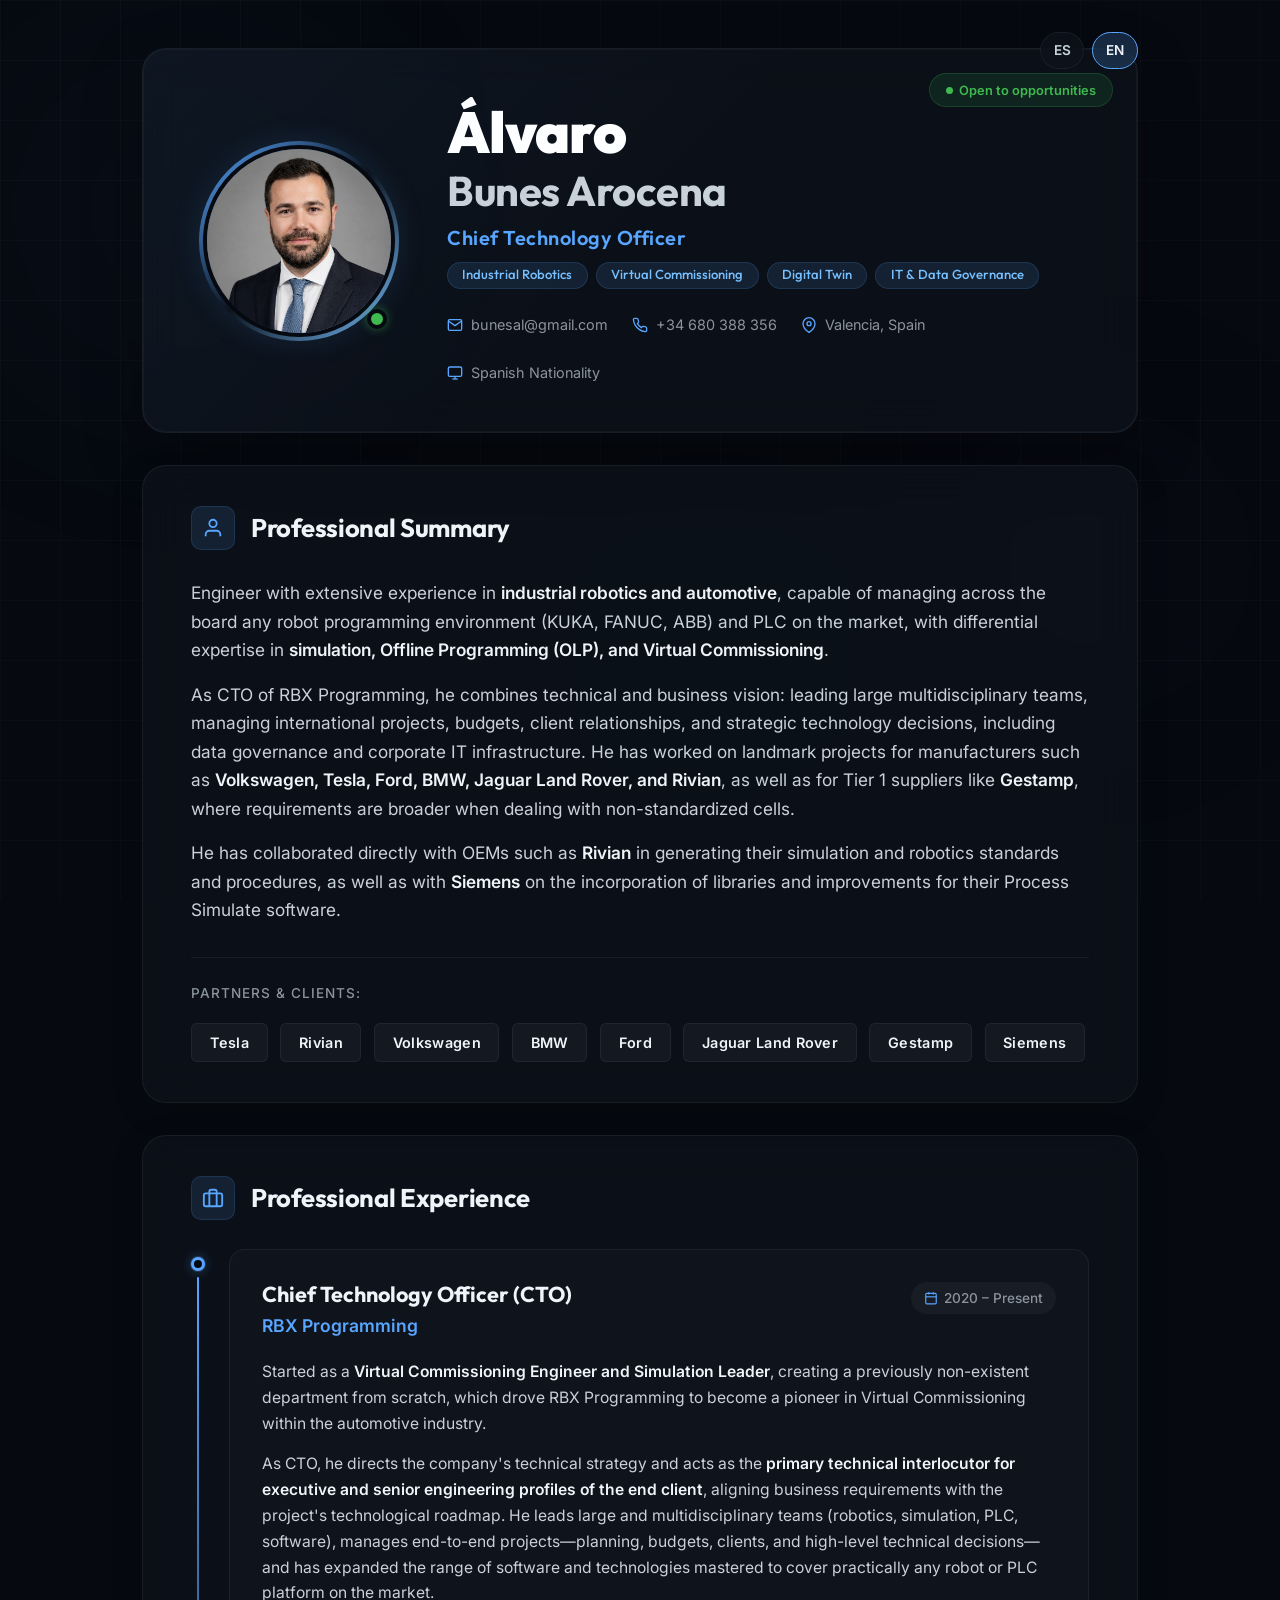
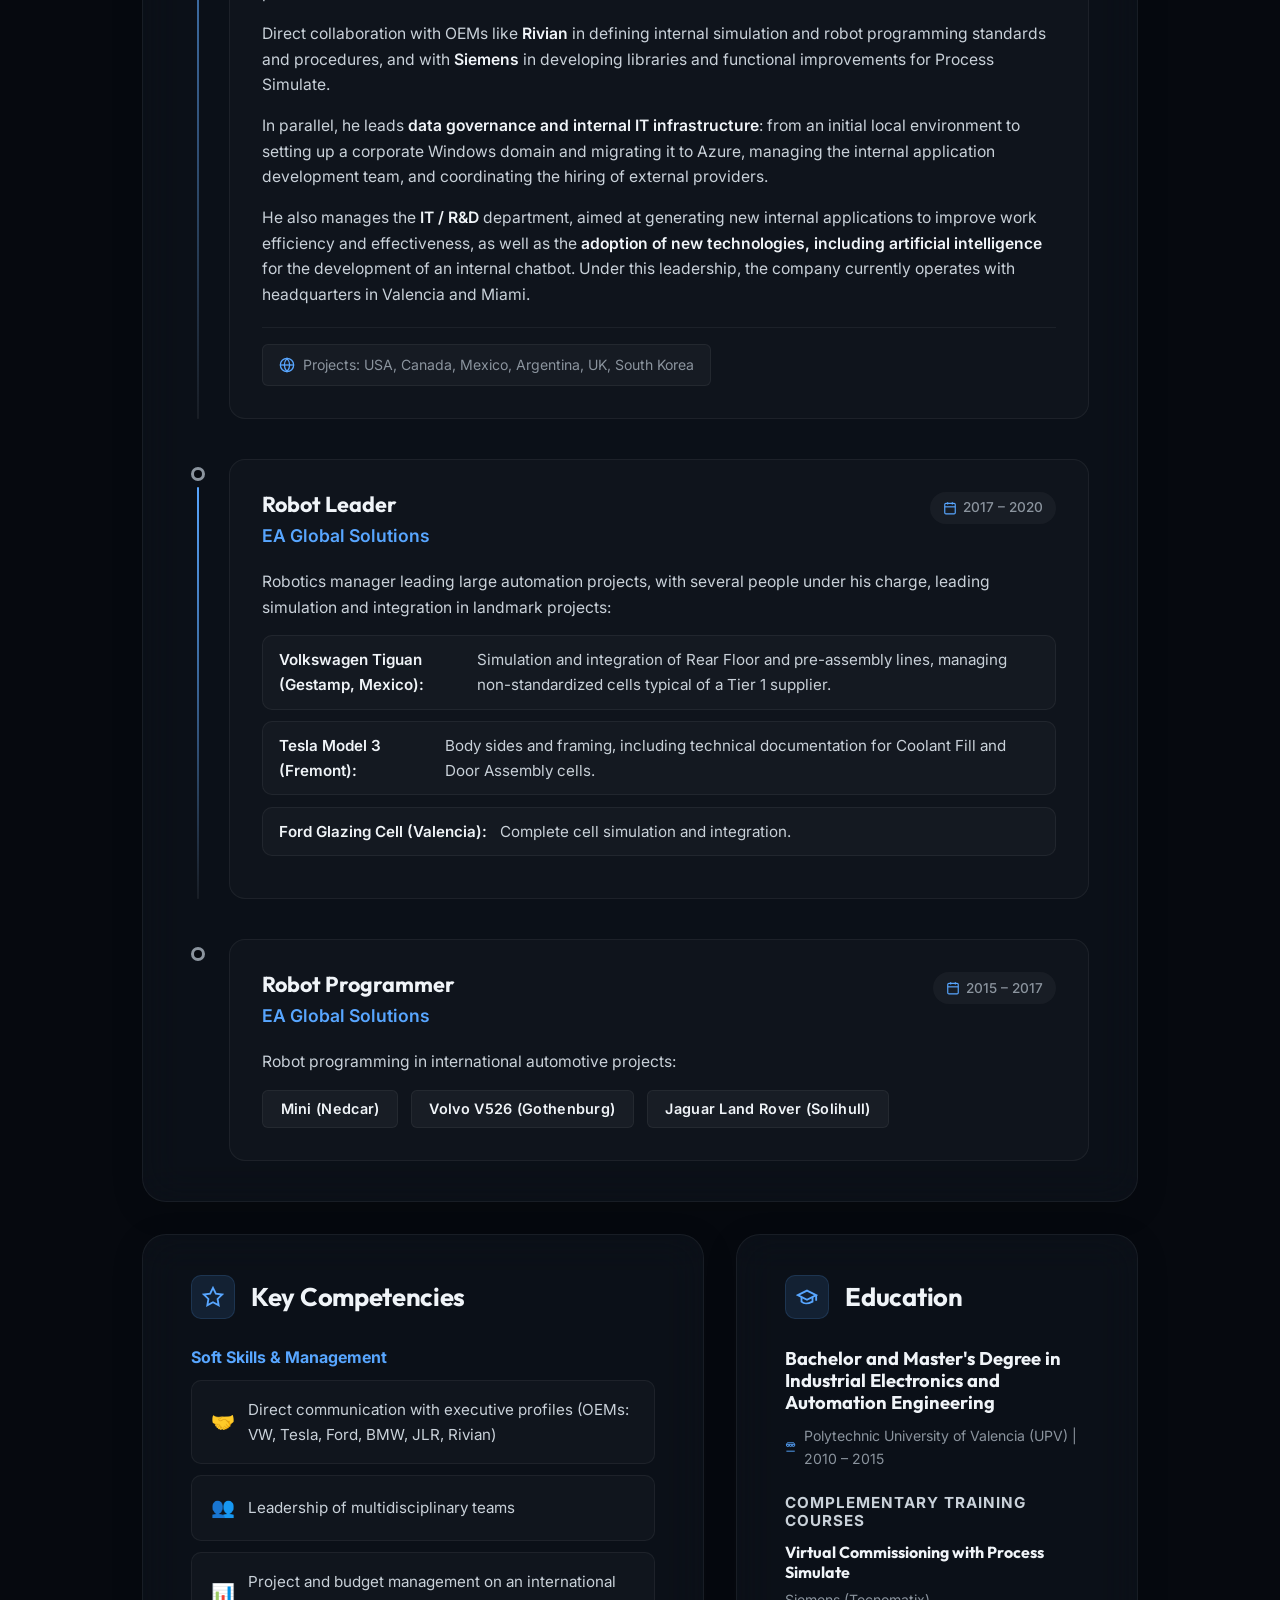
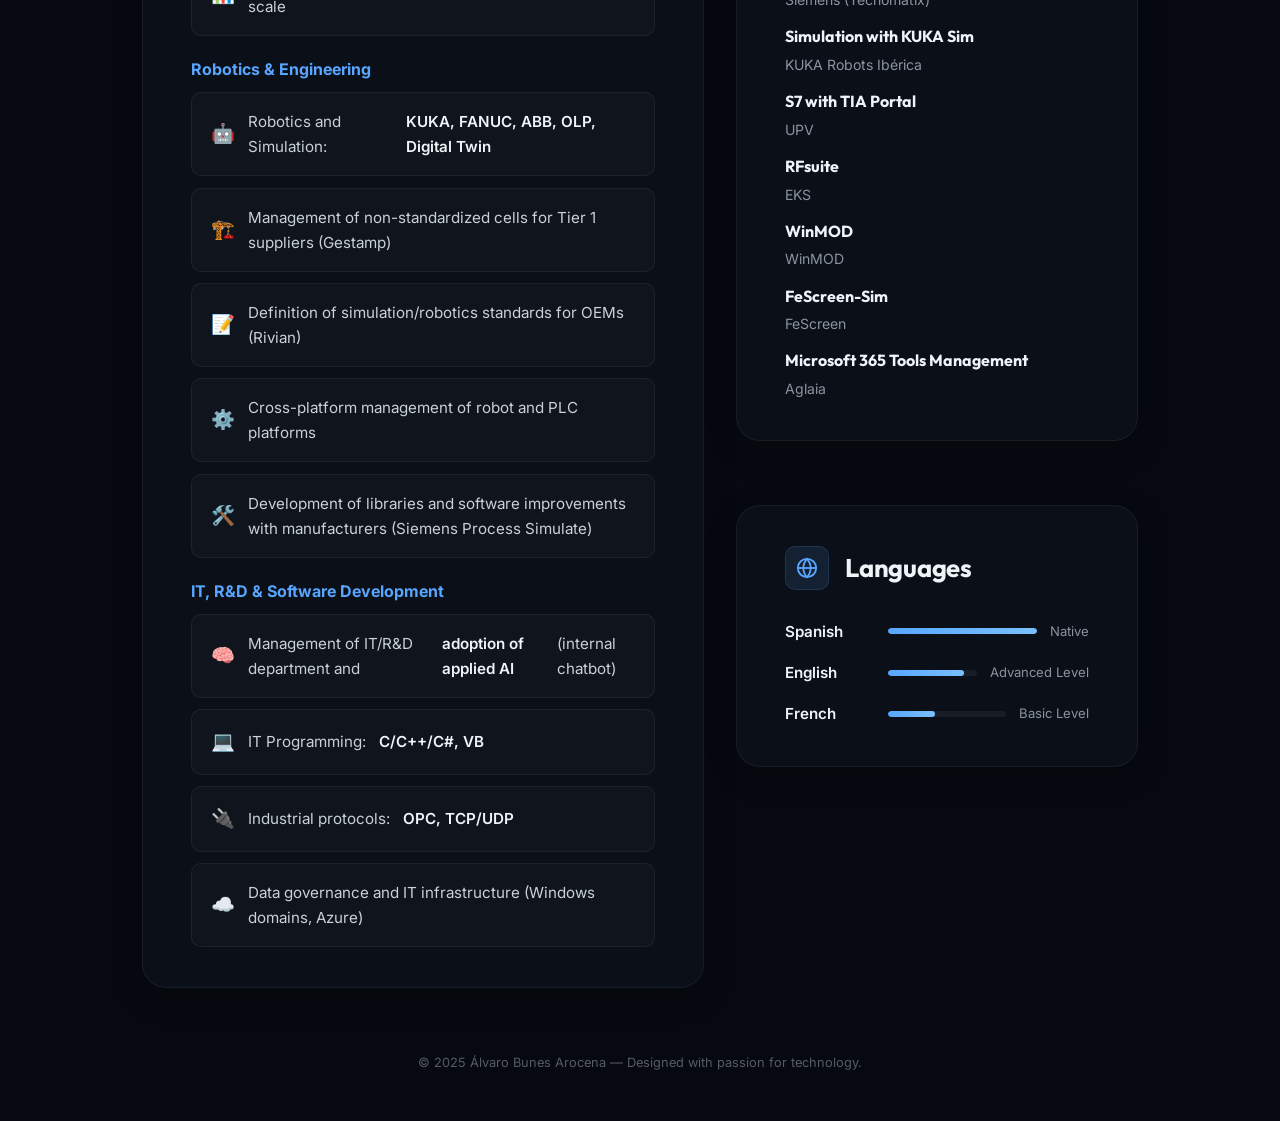
==== en.html @ 58a69bb5 "Add files via upload" ====
<!DOCTYPE html>
<html lang="en">
<head>
    <meta charset="UTF-8">
    <meta name="viewport" content="width=device-width, initial-scale=1.0">
    <title>CV — Álvaro Bunes Arocena | CTO & Industrial Robotics</title>
    <meta name="description" content="Curriculum Vitae of Álvaro Bunes Arocena — CTO specialized in Industrial Robotics, Virtual Commissioning, Digital Twin and IT Governance.">
    <link rel="preconnect" href="https://fonts.googleapis.com">
    <link rel="preconnect" href="https://fonts.gstatic.com" crossorigin>
    <link href="https://fonts.googleapis.com/css2?family=Inter:wght@300;400;500;600;700&family=Outfit:wght@400;500;600;700;800;900&display=swap" rel="stylesheet">
    <link rel="stylesheet" href="style.css">
</head>
<body>

    <!-- Animated background particles -->
    <div class="bg-effects">
        <div class="orb orb-1"></div>
        <div class="orb orb-2"></div>
        <div class="orb orb-3"></div>
        <div class="grid-overlay"></div>
    </div>

    <main class="cv-container">

        <!-- Language Switcher -->
        <div class="lang-switcher">
            <a href="index.html" class="lang-btn">ES</a>
            <a href="en.html" class="lang-btn active">EN</a>
        </div>

        <!-- ═══════════════ HERO ═══════════════ -->
        <header class="hero" id="hero">
            <div class="hero-badge">Open to opportunities</div>
            <div class="hero-layout">
                <div class="hero-image-wrapper">
                    <div class="hero-image-ring">
                        <div class="hero-image">
                            <img src="fotobuena.png" alt="Álvaro Bunes Arocena — CTO">
                        </div>
                    </div>
                    <div class="status-indicator"></div>
                </div>
                <div class="hero-content">
                    <h1 class="name">
                        <span class="name-first">Álvaro</span>
                        <span class="name-last">Bunes Arocena</span>
                    </h1>
                    <h2 class="title">
                        <span class="title-role">Chief Technology Officer</span>
                        <span class="title-domains">
                            <span class="domain-tag">Industrial Robotics</span>
                            <span class="domain-tag">Virtual Commissioning</span>
                            <span class="domain-tag">Digital Twin</span>
                            <span class="domain-tag">IT & Data Governance</span>
                        </span>
                    </h2>
                    <div class="contact-bar">
                        <a class="contact-item" href="mailto:bunesal@gmail.com">
                            <svg viewBox="0 0 24 24" fill="none" stroke="currentColor" stroke-width="2"><path d="M4 4h16c1.1 0 2 .9 2 2v12c0 1.1-.9 2-2 2H4c-1.1 0-2-.9-2-2V6c0-1.1.9-2 2-2z"></path><polyline points="22,6 12,13 2,6"></polyline></svg>
                            bunesal@gmail.com
                        </a>
                        <a class="contact-item" href="tel:+34680388356">
                            <svg viewBox="0 0 24 24" fill="none" stroke="currentColor" stroke-width="2"><path d="M22 16.92v3a2 2 0 0 1-2.18 2 19.79 19.79 0 0 1-8.63-3.07 19.5 19.5 0 0 1-6-6 19.79 19.79 0 0 1-3.07-8.67A2 2 0 0 1 4.11 2h3a2 2 0 0 1 2 1.72 12.84 12.84 0 0 0 .7 2.81 2 2 0 0 1-.45 2.11L8.09 9.91a16 16 0 0 0 6 6l1.27-1.27a2 2 0 0 1 2.11-.45 12.84 12.84 0 0 0 2.81.7A2 2 0 0 1 22 16.92z"></path></svg>
                            +34 680 388 356
                        </a>
                        <span class="contact-item">
                            <svg viewBox="0 0 24 24" fill="none" stroke="currentColor" stroke-width="2"><path d="M21 10c0 7-9 13-9 13s-9-6-9-13a9 9 0 0 1 18 0z"/><circle cx="12" cy="10" r="3"/></svg>
                            Valencia, Spain
                        </span>
                        <span class="contact-item">
                            <svg viewBox="0 0 24 24" fill="none" stroke="currentColor" stroke-width="2"><rect x="2" y="3" width="20" height="14" rx="2" ry="2"/><line x1="8" y1="21" x2="16" y2="21"/><line x1="12" y1="17" x2="12" y2="21"/></svg>
                            Spanish Nationality
                        </span>
                    </div>
                </div>
            </div>
        </header>

        <!-- ═══════════════ SUMMARY ═══════════════ -->
        <section class="section summary-section" id="summary">
            <div class="section-header">
                <div class="section-icon">
                    <svg viewBox="0 0 24 24" fill="none" stroke="currentColor" stroke-width="2"><path d="M20 21v-2a4 4 0 0 0-4-4H8a4 4 0 0 0-4 4v2"/><circle cx="12" cy="7" r="4"/></svg>
                </div>
                <h3 class="section-title">Professional Summary</h3>
            </div>
            <div class="section-content summary-text">
                <p>Engineer with extensive experience in <strong>industrial robotics and automotive</strong>, capable of managing across the board any robot programming environment (KUKA, FANUC, ABB) and PLC on the market, with differential expertise in <strong>simulation, Offline Programming (OLP), and Virtual Commissioning</strong>.</p>
                <p>As CTO of RBX Programming, he combines technical and business vision: leading large multidisciplinary teams, managing international projects, budgets, client relationships, and strategic technology decisions, including data governance and corporate IT infrastructure. He has worked on landmark projects for manufacturers such as <strong>Volkswagen, Tesla, Ford, BMW, Jaguar Land Rover, and Rivian</strong>, as well as for Tier 1 suppliers like <strong>Gestamp</strong>, where requirements are broader when dealing with non-standardized cells.</p>
                <p>He has collaborated directly with OEMs such as <strong>Rivian</strong> in generating their simulation and robotics standards and procedures, as well as with <strong>Siemens</strong> on the incorporation of libraries and improvements for their Process Simulate software.</p>
            </div>
            <div class="client-logos">
                <span class="logo-label">Partners & Clients:</span>
                <div class="logo-strip">
                    <span class="client-name">Tesla</span>
                    <span class="client-name">Rivian</span>
                    <span class="client-name">Volkswagen</span>
                    <span class="client-name">BMW</span>
                    <span class="client-name">Ford</span>
                    <span class="client-name">Jaguar Land Rover</span>
                    <span class="client-name">Gestamp</span>
                    <span class="client-name">Siemens</span>
                </div>
            </div>
        </section>

        <!-- ═══════════════ EXPERIENCE ═══════════════ -->
        <section class="section experience-section" id="experience">
            <div class="section-header">
                <div class="section-icon">
                    <svg viewBox="0 0 24 24" fill="none" stroke="currentColor" stroke-width="2"><rect x="2" y="7" width="20" height="14" rx="2" ry="2"/><path d="M16 21V5a2 2 0 0 0-2-2h-4a2 2 0 0 0-2 2v16"/></svg>
                </div>
                <h3 class="section-title">Professional Experience</h3>
            </div>
            <div class="section-content">

                <!-- Job 1 -->
                <div class="job">
                    <div class="job-timeline">
                        <div class="timeline-dot active"></div>
                        <div class="timeline-line"></div>
                    </div>
                    <div class="job-card">
                        <div class="job-header">
                            <div class="job-title-group">
                                <h4 class="job-title">Chief Technology Officer (CTO)</h4>
                                <span class="company">RBX Programming</span>
                            </div>
                            <div class="job-meta">
                                <span class="date">
                                    <svg viewBox="0 0 24 24" fill="none" stroke="currentColor" stroke-width="2" width="14" height="14"><rect x="3" y="4" width="18" height="18" rx="2" ry="2"/><line x1="16" y1="2" x2="16" y2="6"/><line x1="8" y1="2" x2="8" y2="6"/><line x1="3" y1="10" x2="21" y2="10"/></svg>
                                    2020 – Present
                                </span>
                            </div>
                        </div>
                        <div class="job-body">
                            <p>Started as a <strong>Virtual Commissioning Engineer and Simulation Leader</strong>, creating a previously non-existent department from scratch, which drove RBX Programming to become a pioneer in Virtual Commissioning within the automotive industry.</p>
                            <p>As CTO, he directs the company's technical strategy and acts as the <strong>primary technical interlocutor for executive and senior engineering profiles of the end client</strong>, aligning business requirements with the project's technological roadmap. He leads large and multidisciplinary teams (robotics, simulation, PLC, software), manages end-to-end projects—planning, budgets, clients, and high-level technical decisions—and has expanded the range of software and technologies mastered to cover practically any robot or PLC platform on the market.</p>
                            <p>Direct collaboration with OEMs like <strong>Rivian</strong> in defining internal simulation and robot programming standards and procedures, and with <strong>Siemens</strong> in developing libraries and functional improvements for Process Simulate.</p>
                            <p>In parallel, he leads <strong>data governance and internal IT infrastructure</strong>: from an initial local environment to setting up a corporate Windows domain and migrating it to Azure, managing the internal application development team, and coordinating the hiring of external providers.</p>
                            <p>He also manages the <strong>IT / R&D</strong> department, aimed at generating new internal applications to improve work efficiency and effectiveness, as well as the <strong>adoption of new technologies, including artificial intelligence</strong> for the development of an internal chatbot. Under this leadership, the company currently operates with headquarters in Valencia and Miami.</p>
                        </div>
                        <div class="job-highlights">
                            <span class="highlight">
                                <svg viewBox="0 0 24 24" fill="none" stroke="currentColor" stroke-width="2" width="16" height="16"><circle cx="12" cy="12" r="10"/><line x1="2" y1="12" x2="22" y2="12"/><path d="M12 2a15.3 15.3 0 0 1 4 10 15.3 15.3 0 0 1-4 10 15.3 15.3 0 0 1-4-10 15.3 15.3 0 0 1 4-10z"/></svg>
                                Projects: USA, Canada, Mexico, Argentina, UK, South Korea
                            </span>
                        </div>
                    </div>
                </div>

                <!-- Job 2 -->
                <div class="job">
                    <div class="job-timeline">
                        <div class="timeline-dot"></div>
                        <div class="timeline-line"></div>
                    </div>
                    <div class="job-card">
                        <div class="job-header">
                            <div class="job-title-group">
                                <h4 class="job-title">Robot Leader</h4>
                                <span class="company">EA Global Solutions</span>
                            </div>
                            <div class="job-meta">
                                <span class="date">
                                    <svg viewBox="0 0 24 24" fill="none" stroke="currentColor" stroke-width="2" width="14" height="14"><rect x="3" y="4" width="18" height="18" rx="2" ry="2"/><line x1="16" y1="2" x2="16" y2="6"/><line x1="8" y1="2" x2="8" y2="6"/><line x1="3" y1="10" x2="21" y2="10"/></svg>
                                    2017 – 2020
                                </span>
                            </div>
                        </div>
                        <div class="job-body">
                            <p>Robotics manager leading large automation projects, with several people under his charge, leading simulation and integration in landmark projects:</p>
                            <ul class="skills-list" style="margin-top: 10px; margin-bottom: 10px;">
                                <li style="padding: 0.7rem 1rem;"><strong>Volkswagen Tiguan (Gestamp, Mexico):</strong> Simulation and integration of Rear Floor and pre-assembly lines, managing non-standardized cells typical of a Tier 1 supplier.</li>
                                <li style="padding: 0.7rem 1rem;"><strong>Tesla Model 3 (Fremont):</strong> Body sides and framing, including technical documentation for Coolant Fill and Door Assembly cells.</li>
                                <li style="padding: 0.7rem 1rem;"><strong>Ford Glazing Cell (Valencia):</strong> Complete cell simulation and integration.</li>
                            </ul>
                        </div>
                    </div>
                </div>

                <!-- Job 3 -->
                <div class="job">
                    <div class="job-timeline">
                        <div class="timeline-dot"></div>
                    </div>
                    <div class="job-card">
                        <div class="job-header">
                            <div class="job-title-group">
                                <h4 class="job-title">Robot Programmer</h4>
                                <span class="company">EA Global Solutions</span>
                            </div>
                            <div class="job-meta">
                                <span class="date">
                                    <svg viewBox="0 0 24 24" fill="none" stroke="currentColor" stroke-width="2" width="14" height="14"><rect x="3" y="4" width="18" height="18" rx="2" ry="2"/><line x1="16" y1="2" x2="16" y2="6"/><line x1="8" y1="2" x2="8" y2="6"/><line x1="3" y1="10" x2="21" y2="10"/></svg>
                                    2015 – 2017
                                </span>
                            </div>
                        </div>
                        <div class="job-body">
                            <p>Robot programming in international automotive projects:</p>
                            <div class="logo-strip" style="margin-top: 10px;">
                                <span class="client-name">Mini (Nedcar)</span>
                                <span class="client-name">Volvo V526 (Gothenburg)</span>
                                <span class="client-name">Jaguar Land Rover (Solihull)</span>
                            </div>
                        </div>
                    </div>
                </div>

            </div>
        </section>

        <!-- ═══════════════ COMPETENCIES + SIDE ═══════════════ -->
        <div class="grid-sections">

            <!-- Skills -->
            <section class="section skills-section" id="skills">
                <div class="section-header">
                    <div class="section-icon">
                        <svg viewBox="0 0 24 24" fill="none" stroke="currentColor" stroke-width="2"><polygon points="12 2 15.09 8.26 22 9.27 17 14.14 18.18 21.02 12 17.77 5.82 21.02 7 14.14 2 9.27 8.91 8.26 12 2"/></svg>
                    </div>
                    <h3 class="section-title">Key Competencies</h3>
                </div>
                <div class="section-content">
                    
                    <h4 style="margin-bottom: 0.8rem; color: var(--accent); font-family: var(--font-body); font-size: 1rem;">Soft Skills & Management</h4>
                    <ul class="skills-list" style="margin-bottom: 1.5rem;">
                        <li><span class="skill-icon">🤝</span> Direct communication with executive profiles (OEMs: VW, Tesla, Ford, BMW, JLR, Rivian)</li>
                        <li><span class="skill-icon">👥</span> Leadership of multidisciplinary teams</li>
                        <li><span class="skill-icon">📊</span> Project and budget management on an international scale</li>
                    </ul>

                    <h4 style="margin-bottom: 0.8rem; color: var(--accent); font-family: var(--font-body); font-size: 1rem;">Robotics & Engineering</h4>
                    <ul class="skills-list" style="margin-bottom: 1.5rem;">
                        <li><span class="skill-icon">🤖</span> Robotics and Simulation: <strong>KUKA, FANUC, ABB, OLP, Digital Twin</strong></li>
                        <li><span class="skill-icon">🏗️</span> Management of non-standardized cells for Tier 1 suppliers (Gestamp)</li>
                        <li><span class="skill-icon">📝</span> Definition of simulation/robotics standards for OEMs (Rivian)</li>
                        <li><span class="skill-icon">⚙️</span> Cross-platform management of robot and PLC platforms</li>
                        <li><span class="skill-icon">🛠️</span> Development of libraries and software improvements with manufacturers (Siemens Process Simulate)</li>
                    </ul>

                    <h4 style="margin-bottom: 0.8rem; color: var(--accent); font-family: var(--font-body); font-size: 1rem;">IT, R&D & Software Development</h4>
                    <ul class="skills-list">
                        <li><span class="skill-icon">🧠</span> Management of IT/R&D department and <strong>adoption of applied AI</strong> (internal chatbot)</li>
                        <li><span class="skill-icon">💻</span> IT Programming: <strong>C/C++/C#, VB</strong></li>
                        <li><span class="skill-icon">🔌</span> Industrial protocols: <strong>OPC, TCP/UDP</strong></li>
                        <li><span class="skill-icon">☁️</span> Data governance and IT infrastructure (Windows domains, Azure)</li>
                    </ul>

                </div>
            </section>

            <div class="side-sections">

                <!-- Education -->
                <section class="section edu-section" id="education">
                    <div class="section-header">
                        <div class="section-icon">
                            <svg viewBox="0 0 24 24" fill="none" stroke="currentColor" stroke-width="2"><path d="M22 10v6M2 10l10-5 10 5-10 5z"/><path d="M6 12v5c3 3 6 3 12 0v-5"/></svg>
                        </div>
                        <h3 class="section-title">Education</h3>
                    </div>
                    <div class="section-content">
                        <div class="edu-item" style="margin-bottom: 1.5rem;">
                            <h4 class="degree">Bachelor and Master's Degree in Industrial Electronics and Automation Engineering</h4>
                            <span class="university">
                                <svg viewBox="0 0 24 24" fill="none" stroke="currentColor" stroke-width="2" width="14" height="14"><path d="M3 21h18M3 7v1a3 3 0 0 0 6 0V7m0 1a3 3 0 0 0 6 0V7m0 1a3 3 0 0 0 6 0V7H3l2-4h14l2 4"/></svg>
                                Polytechnic University of Valencia (UPV) | 2010 – 2015
                            </span>
                        </div>

                        <h4 style="margin-bottom: 0.8rem; color: var(--text-200); font-family: var(--font-body); font-size: 0.95rem; text-transform: uppercase; letter-spacing: 1px;">Complementary Training Courses</h4>
                        
                        <div class="edu-item" style="margin-bottom: 1rem;">
                            <h4 class="degree" style="font-size: 1rem;">Virtual Commissioning with Process Simulate</h4>
                            <span class="university" style="margin-top: 0;">Siemens (Tecnomatix)</span>
                        </div>

                        <div class="edu-item" style="margin-bottom: 1rem;">
                            <h4 class="degree" style="font-size: 1rem;">Simulation with KUKA Sim</h4>
                            <span class="university" style="margin-top: 0;">KUKA Robots Ibérica</span>
                        </div>

                        <div class="edu-item" style="margin-bottom: 1rem;">
                            <h4 class="degree" style="font-size: 1rem;">S7 with TIA Portal</h4>
                            <span class="university" style="margin-top: 0;">UPV</span>
                        </div>

                        <div class="edu-item" style="margin-bottom: 1rem;">
                            <h4 class="degree" style="font-size: 1rem;">RFsuite</h4>
                            <span class="university" style="margin-top: 0;">EKS</span>
                        </div>

                        <div class="edu-item" style="margin-bottom: 1rem;">
                            <h4 class="degree" style="font-size: 1rem;">WinMOD</h4>
                            <span class="university" style="margin-top: 0;">WinMOD</span>
                        </div>

                        <div class="edu-item" style="margin-bottom: 1rem;">
                            <h4 class="degree" style="font-size: 1rem;">FeScreen-Sim</h4>
                            <span class="university" style="margin-top: 0;">FeScreen</span>
                        </div>

                        <div class="edu-item">
                            <h4 class="degree" style="font-size: 1rem;">Microsoft 365 Tools Management</h4>
                            <span class="university" style="margin-top: 0;">Aglaia</span>
                        </div>
                    </div>
                </section>

                <!-- Languages -->
                <section class="section lang-section" id="languages">
                    <div class="section-header">
                        <div class="section-icon">
                            <svg viewBox="0 0 24 24" fill="none" stroke="currentColor" stroke-width="2"><circle cx="12" cy="12" r="10"/><line x1="2" y1="12" x2="22" y2="12"/><path d="M12 2a15.3 15.3 0 0 1 4 10 15.3 15.3 0 0 1-4 10 15.3 15.3 0 0 1-4-10 15.3 15.3 0 0 1 4-10z"/></svg>
                        </div>
                        <h3 class="section-title">Languages</h3>
                    </div>
                    <div class="section-content">
                        <div class="lang-grid">
                            <div class="lang-item">
                                <span class="lang-name">Spanish</span>
                                <div class="lang-bar"><div class="lang-fill" style="width:100%"></div></div>
                                <span class="lang-level">Native</span>
                            </div>
                            <div class="lang-item">
                                <span class="lang-name">English</span>
                                <div class="lang-bar"><div class="lang-fill" style="width:85%"></div></div>
                                <span class="lang-level">Advanced Level</span>
                            </div>
                            <div class="lang-item">
                                <span class="lang-name">French</span>
                                <div class="lang-bar"><div class="lang-fill" style="width:40%"></div></div>
                                <span class="lang-level">Basic Level</span>
                            </div>
                        </div>
                    </div>
                </section>

            </div>
        </div>

        <!-- Footer -->
        <footer class="cv-footer">
            <p>&copy; 2025 Álvaro Bunes Arocena — Designed with passion for technology.</p>
        </footer>

    </main>

    <script>
        // Scroll-triggered reveal animations
        const observer = new IntersectionObserver((entries) => {
            entries.forEach(entry => {
                if (entry.isIntersecting) {
                    entry.target.classList.add('visible');
                }
            });
        }, { threshold: 0.1 });

        document.querySelectorAll('.section, .hero').forEach(el => {
            el.classList.add('reveal');
            observer.observe(el);
        });
    </script>

</body>
</html>
---- style.css ----
/* ═══════════════════════════════════════════════════
   DESIGN SYSTEM — Álvaro Bunes Arocena CV
   Premium Dark Mode · Glassmorphism · Micro-animations
   ═══════════════════════════════════════════════════ */

:root {
    /* Palette */
    --bg-deep:        #06090f;
    --bg-card:        rgba(15, 20, 30, 0.65);
    --bg-card-hover:  rgba(20, 28, 42, 0.8);
    --border-subtle:  rgba(255, 255, 255, 0.06);
    --border-hover:   rgba(88, 166, 255, 0.25);

    --text-100:       #f0f4f8;
    --text-200:       #c9d1d9;
    --text-300:       #8b949e;

    --accent:         #58a6ff;
    --accent-light:   #79c0ff;
    --accent-glow:    rgba(88, 166, 255, 0.12);
    --accent-vivid:   rgba(88, 166, 255, 0.35);

    --success:        #3fb950;

    /* Typography */
    --font-display:   'Outfit', sans-serif;
    --font-body:      'Inter', sans-serif;

    /* Spacing */
    --radius-lg:      24px;
    --radius-md:      16px;
    --radius-sm:      10px;
    --radius-xs:      6px;
}

/* ──── Reset ──── */
*, *::before, *::after {
    margin: 0; padding: 0; box-sizing: border-box;
}

html { scroll-behavior: smooth; }

body {
    font-family: var(--font-body);
    background: var(--bg-deep);
    color: var(--text-200);
    line-height: 1.65;
    -webkit-font-smoothing: antialiased;
    min-height: 100vh;
    overflow-x: hidden;
}

h1, h2, h3, h4 { font-family: var(--font-display); color: var(--text-100); line-height: 1.2; }
strong { color: var(--text-100); font-weight: 600; }
a { color: inherit; text-decoration: none; }

/* ═══════════════ BACKGROUND EFFECTS ═══════════════ */
.bg-effects {
    position: fixed;
    inset: 0;
    pointer-events: none;
    z-index: 0;
    overflow: hidden;
}

.orb {
    position: absolute;
    border-radius: 50%;
    filter: blur(120px);
    opacity: 0.4;
}

.orb-1 {
    width: 600px; height: 600px;
    background: radial-gradient(circle, rgba(88, 166, 255, 0.15), transparent 70%);
    top: -10%; left: -10%;
    animation: float-orb 20s ease-in-out infinite alternate;
}

.orb-2 {
    width: 500px; height: 500px;
    background: radial-gradient(circle, rgba(139, 92, 246, 0.1), transparent 70%);
    bottom: 10%; right: -5%;
    animation: float-orb 25s ease-in-out infinite alternate-reverse;
}

.orb-3 {
    width: 400px; height: 400px;
    background: radial-gradient(circle, rgba(88, 166, 255, 0.08), transparent 70%);
    top: 50%; left: 40%;
    animation: float-orb 30s ease-in-out infinite alternate;
}

.grid-overlay {
    position: absolute;
    inset: 0;
    background-image:
        linear-gradient(rgba(255,255,255,0.02) 1px, transparent 1px),
        linear-gradient(90deg, rgba(255,255,255,0.02) 1px, transparent 1px);
    background-size: 60px 60px;
}

@keyframes float-orb {
    0%   { transform: translate(0, 0) scale(1); }
    50%  { transform: translate(40px, -30px) scale(1.1); }
    100% { transform: translate(-20px, 20px) scale(0.95); }
}

/* ═══════════════ CONTAINER ═══════════════ */
.cv-container {
    position: relative;
    z-index: 1;
    max-width: 1060px;
    margin: 0 auto;
    padding: 3rem 2rem 2rem;
}

/* ═══════════════ REVEAL ANIMATION ═══════════════ */
.reveal {
    opacity: 0;
    transform: translateY(30px);
    transition: opacity 0.7s cubic-bezier(0.16, 1, 0.3, 1),
                transform 0.7s cubic-bezier(0.16, 1, 0.3, 1);
}
.reveal.visible {
    opacity: 1;
    transform: translateY(0);
}
.reveal:nth-child(2) { transition-delay: 0.08s; }
.reveal:nth-child(3) { transition-delay: 0.16s; }
.reveal:nth-child(4) { transition-delay: 0.24s; }

/* ═══════════════ HERO ═══════════════ */
.hero {
    position: relative;
    background: var(--bg-card);
    border: 1px solid var(--border-subtle);
    border-radius: var(--radius-lg);
    padding: 3rem 3.5rem;
    margin-bottom: 2rem;
    backdrop-filter: blur(20px);
    box-shadow:
        0 0 0 1px rgba(255,255,255,0.03) inset,
        0 20px 60px rgba(0, 0, 0, 0.3);
    overflow: hidden;
    transition: border-color 0.4s, box-shadow 0.4s;
}

.hero::before {
    content: '';
    position: absolute;
    inset: 0;
    background: linear-gradient(135deg, rgba(88,166,255,0.04) 0%, transparent 50%);
    pointer-events: none;
}

.hero:hover {
    border-color: var(--border-hover);
    box-shadow:
        0 0 0 1px rgba(255,255,255,0.05) inset,
        0 20px 80px rgba(0, 0, 0, 0.35),
        0 0 40px var(--accent-glow);
}

.hero-badge {
    position: absolute;
    top: 1.5rem; right: 1.5rem;
    background: rgba(63, 185, 80, 0.12);
    color: var(--success);
    padding: 0.35rem 1rem;
    border-radius: 20px;
    font-size: 0.8rem;
    font-weight: 600;
    border: 1px solid rgba(63, 185, 80, 0.2);
    display: flex; align-items: center; gap: 6px;
    animation: pulse-badge 3s ease-in-out infinite;
}

.hero-badge::before {
    content: '';
    width: 7px; height: 7px;
    background: var(--success);
    border-radius: 50%;
    display: inline-block;
}

@keyframes pulse-badge {
    0%, 100% { opacity: 1; }
    50%      { opacity: 0.7; }
}

.hero-layout {
    display: flex;
    align-items: center;
    gap: 3rem;
}

/* Photo */
.hero-image-wrapper {
    position: relative;
    flex-shrink: 0;
}

.hero-image-ring {
    width: 200px; height: 200px;
    border-radius: 50%;
    padding: 4px;
    background: linear-gradient(135deg, var(--accent) 0%, transparent 50%, var(--accent-light) 100%);
    box-shadow: 0 0 30px var(--accent-glow);
}



.hero-image {
    width: 100%; height: 100%;
    border-radius: 50%;
    overflow: hidden;
    border: 4px solid var(--bg-deep);
}

.hero-image img {
    width: 100%; height: 100%;
    object-fit: cover;
    display: block;
}

.status-indicator {
    position: absolute;
    bottom: 12px; right: 12px;
    width: 20px; height: 20px;
    background: var(--success);
    border-radius: 50%;
    border: 4px solid var(--bg-deep);
    box-shadow: 0 0 10px rgba(63,185,80,0.5);
}

/* Name */
.name {
    display: flex;
    flex-direction: column;
    margin-bottom: 0.6rem;
}

.name-first {
    font-size: 3.6rem;
    font-weight: 900;
    background: linear-gradient(135deg, #ffffff 30%, var(--accent-light));
    -webkit-background-clip: text;
    -webkit-text-fill-color: transparent;
    letter-spacing: -1px;
}

.name-last {
    font-size: 2.6rem;
    font-weight: 700;
    color: var(--text-200);
    -webkit-text-fill-color: var(--text-200);
    letter-spacing: -0.5px;
}

/* Title */
.title {
    margin-bottom: 1.5rem;
}

.title-role {
    display: block;
    color: var(--accent);
    font-weight: 600;
    font-size: 1.25rem;
    margin-bottom: 0.75rem;
    letter-spacing: 0.5px;
}

.title-domains {
    display: flex;
    flex-wrap: wrap;
    gap: 0.5rem;
}

.domain-tag {
    background: var(--accent-glow);
    color: var(--accent-light);
    padding: 0.3rem 0.9rem;
    border-radius: 20px;
    font-size: 0.82rem;
    font-weight: 500;
    border: 1px solid rgba(88, 166, 255, 0.15);
    transition: all 0.2s;
}

.domain-tag:hover {
    background: rgba(88, 166, 255, 0.2);
    transform: translateY(-2px);
}

/* Contact */
.contact-bar {
    display: flex;
    flex-wrap: wrap;
    gap: 1.5rem;
}

.contact-item {
    display: flex;
    align-items: center;
    gap: 0.5rem;
    color: var(--text-300);
    font-size: 0.9rem;
    transition: color 0.2s;
}

.contact-item:hover { color: var(--accent); }

.contact-item svg {
    width: 16px; height: 16px;
    color: var(--accent);
    flex-shrink: 0;
}

/* ═══════════════ SECTIONS GENERAL ═══════════════ */
.section {
    background: var(--bg-card);
    border: 1px solid var(--border-subtle);
    border-radius: var(--radius-lg);
    padding: 2.5rem 3rem;
    margin-bottom: 2rem;
    backdrop-filter: blur(20px);
    box-shadow: 0 8px 32px rgba(0,0,0,0.15);
    transition: border-color 0.3s, box-shadow 0.3s;
}

.section:hover {
    border-color: var(--border-hover);
    box-shadow: 0 12px 48px rgba(0,0,0,0.2);
}

.section-header {
    display: flex;
    align-items: center;
    gap: 1rem;
    margin-bottom: 1.8rem;
}

.section-icon {
    width: 44px; height: 44px;
    background: var(--accent-glow);
    border: 1px solid rgba(88,166,255,0.15);
    border-radius: var(--radius-sm);
    display: flex;
    align-items: center;
    justify-content: center;
    flex-shrink: 0;
}

.section-icon svg {
    width: 22px; height: 22px;
    color: var(--accent);
}

.section-title {
    font-size: 1.6rem;
    font-weight: 700;
    letter-spacing: -0.3px;
}

/* ═══════════════ SUMMARY ═══════════════ */
.summary-text p {
    font-size: 1.08rem;
    color: var(--text-200);
    margin-bottom: 1rem;
}

.summary-text p:last-child {
    margin-bottom: 0;
}

/* Client logos strip */
.client-logos {
    margin-top: 2rem;
    padding-top: 1.5rem;
    border-top: 1px solid var(--border-subtle);
    display: flex;
    align-items: center;
    gap: 1.2rem;
    flex-wrap: wrap;
}

.logo-label {
    color: var(--text-300);
    font-size: 0.85rem;
    font-weight: 500;
    text-transform: uppercase;
    letter-spacing: 1px;
}

.logo-strip {
    display: flex;
    gap: 0.8rem;
    flex-wrap: wrap;
}

.client-name {
    background: rgba(255,255,255,0.04);
    border: 1px solid var(--border-subtle);
    padding: 0.4rem 1.1rem;
    border-radius: var(--radius-xs);
    color: var(--text-100);
    font-weight: 600;
    font-size: 0.9rem;
    letter-spacing: 0.3px;
    transition: all 0.2s;
}

.client-name:hover {
    background: var(--accent-glow);
    border-color: var(--border-hover);
    transform: translateY(-2px);
}

/* ═══════════════ EXPERIENCE ═══════════════ */
.job {
    display: flex;
    gap: 1.5rem;
    margin-bottom: 2.5rem;
}

.job:last-child { margin-bottom: 0; }

/* Timeline */
.job-timeline {
    display: flex;
    flex-direction: column;
    align-items: center;
    padding-top: 0.5rem;
    flex-shrink: 0;
}

.timeline-dot {
    width: 14px; height: 14px;
    border-radius: 50%;
    background: var(--bg-deep);
    border: 3px solid var(--text-300);
    flex-shrink: 0;
    transition: all 0.3s;
    position: relative;
}

.timeline-dot.active {
    border-color: var(--accent);
    box-shadow: 0 0 12px var(--accent-vivid);
}

.timeline-dot.active::after {
    content: '';
    position: absolute;
    inset: -4px;
    border-radius: 50%;
    border: 2px solid rgba(88,166,255,0.2);
    animation: ping 2s ease-out infinite;
}

@keyframes ping {
    0%   { transform: scale(1); opacity: 0.6; }
    100% { transform: scale(2); opacity: 0; }
}

.timeline-line {
    width: 2px;
    flex: 1;
    background: linear-gradient(to bottom, var(--accent), var(--border-subtle));
    margin-top: 6px;
    border-radius: 2px;
}

/* Job card */
.job-card {
    flex: 1;
    background: rgba(255,255,255,0.02);
    border: 1px solid var(--border-subtle);
    border-radius: var(--radius-md);
    padding: 2rem;
    transition: all 0.3s;
}

.job-card:hover {
    background: rgba(255,255,255,0.04);
    border-color: var(--border-hover);
    transform: translateX(5px);
}

.job-header {
    display: flex;
    justify-content: space-between;
    align-items: flex-start;
    margin-bottom: 1.2rem;
    flex-wrap: wrap;
    gap: 0.8rem;
}

.job-title {
    font-size: 1.35rem;
    font-weight: 700;
    margin-bottom: 0.2rem;
}

.company {
    color: var(--accent);
    font-weight: 600;
    font-size: 1.1rem;
}

.job-meta {
    display: flex;
    flex-direction: column;
    gap: 0.4rem;
    align-items: flex-end;
}

.date, .location-tag {
    display: flex;
    align-items: center;
    gap: 0.4rem;
    color: var(--text-300);
    font-size: 0.85rem;
    font-weight: 500;
    background: rgba(255,255,255,0.04);
    padding: 0.3rem 0.8rem;
    border-radius: 20px;
    white-space: nowrap;
}

.date svg, .location-tag svg {
    color: var(--accent);
}

.job-body p {
    color: var(--text-200);
    font-size: 0.98rem;
    margin-bottom: 0.9rem;
}

.job-body p:last-child { margin-bottom: 0; }

.job-highlights {
    margin-top: 1.2rem;
    padding-top: 1rem;
    border-top: 1px solid var(--border-subtle);
}

.highlight {
    display: inline-flex;
    align-items: center;
    gap: 0.5rem;
    color: var(--text-300);
    font-size: 0.88rem;
    background: rgba(255,255,255,0.03);
    padding: 0.5rem 1rem;
    border-radius: var(--radius-xs);
    border: 1px solid var(--border-subtle);
}

.highlight svg { color: var(--accent); }

/* ═══════════════ GRID LAYOUT ═══════════════ */
.grid-sections {
    display: grid;
    grid-template-columns: 1.4fr 1fr;
    gap: 2rem;
}

/* ═══════════════ SKILLS ═══════════════ */
.skills-list {
    list-style: none;
    display: flex;
    flex-direction: column;
    gap: 0.7rem;
}

.skills-list li {
    background: rgba(255,255,255,0.025);
    padding: 1rem 1.2rem;
    border-radius: var(--radius-sm);
    border: 1px solid var(--border-subtle);
    color: var(--text-200);
    font-size: 0.95rem;
    display: flex;
    align-items: center;
    gap: 0.8rem;
    transition: all 0.25s;
    cursor: default;
}

.skill-icon {
    font-size: 1.2rem;
    flex-shrink: 0;
}

.skills-list li:hover {
    background: rgba(255,255,255,0.05);
    transform: translateX(8px);
    border-color: var(--border-hover);
    box-shadow: 0 4px 16px rgba(0,0,0,0.15);
}

/* ═══════════════ SIDE SECTIONS ═══════════════ */
.side-sections {
    display: flex;
    flex-direction: column;
    gap: 2rem;
}

/* Education */
.edu-item {
    display: flex;
    flex-direction: column;
    gap: 0.4rem;
}

.degree {
    font-size: 1.15rem;
    font-weight: 700;
}

.specialty {
    color: var(--accent);
    font-weight: 500;
    font-size: 0.95rem;
}

.university {
    display: flex;
    align-items: center;
    gap: 0.5rem;
    color: var(--text-300);
    font-size: 0.88rem;
    margin-top: 0.2rem;
}

.university svg { color: var(--accent); }

/* ═══════════════ LANGUAGES ═══════════════ */
.lang-grid {
    display: flex;
    flex-direction: column;
    gap: 1rem;
}

.lang-item {
    display: grid;
    grid-template-columns: 90px 1fr auto;
    align-items: center;
    gap: 0.8rem;
}

.lang-name {
    color: var(--text-100);
    font-weight: 600;
    font-size: 0.95rem;
}

.lang-bar {
    height: 6px;
    background: rgba(255,255,255,0.06);
    border-radius: 3px;
    overflow: hidden;
}

.lang-fill {
    height: 100%;
    background: linear-gradient(90deg, var(--accent), var(--accent-light));
    border-radius: 3px;
    transition: width 1.5s cubic-bezier(0.16, 1, 0.3, 1);
    box-shadow: 0 0 8px var(--accent-glow);
}

.lang-level {
    color: var(--text-300);
    font-size: 0.82rem;
    text-align: right;
    white-space: nowrap;
}

.lang-level small {
    color: var(--accent);
    display: block;
    font-size: 0.72rem;
}

/* ═══════════════ FOOTER ═══════════════ */
.cv-footer {
    text-align: center;
    padding: 2rem 0 1rem;
    color: var(--text-300);
    font-size: 0.8rem;
    opacity: 0.6;
}

/* ═══════════════ RESPONSIVE ═══════════════ */
@media (max-width: 860px) {
    .cv-container { padding: 1.5rem 1rem; }

    .hero { padding: 2rem 1.5rem; }

    .hero-layout {
        flex-direction: column;
        text-align: center;
        gap: 1.5rem;
    }

    .hero-badge { top: 1rem; right: 1rem; font-size: 0.72rem; }

    .hero-image-ring { width: 160px; height: 160px; }

    .name-first { font-size: 2.6rem; }
    .name-last  { font-size: 1.8rem; }

    .title-domains { justify-content: center; }
    .contact-bar { justify-content: center; }

    .grid-sections { grid-template-columns: 1fr; }

    .section { padding: 1.8rem 1.5rem; }

    .job { flex-direction: column; gap: 0.8rem; }
    .job-timeline { flex-direction: row; padding: 0; }
    .timeline-line { width: 100%; height: 2px; margin-top: 0; margin-left: 6px; }

    .job-header { flex-direction: column; }
    .job-meta { align-items: flex-start; flex-direction: row; }

    .lang-item { grid-template-columns: 80px 1fr; gap: 0.5rem; }
    .lang-level { grid-column: 1 / -1; text-align: left; }
}

/* ═══════════════ PRINT STYLES ═══════════════ */
@media print {
    body { background: var(--bg-deep) !important; -webkit-print-color-adjust: exact; print-color-adjust: exact; }
    .bg-effects { display: none; }
    .reveal { opacity: 1 !important; transform: none !important; }
    .hero, .section { break-inside: avoid; box-shadow: none; }
    @page { margin: 1cm; }
}
/* --------------- LANGUAGE SWITCHER --------------- */
.lang-switcher {
    position: absolute;
    top: 2rem;
    right: 2rem;
    display: flex;
    gap: 0.5rem;
    z-index: 100;
}
.lang-btn {
    background: var(--bg-card);
    border: 1px solid var(--border-subtle);
    color: var(--text-200);
    padding: 0.4rem 0.8rem;
    border-radius: 20px;
    font-size: 0.85rem;
    font-weight: 600;
    cursor: pointer;
    text-decoration: none;
    transition: all 0.3s ease;
    backdrop-filter: blur(10px);
}
.lang-btn:hover {
    background: var(--bg-card-hover);
    border-color: var(--border-hover);
    color: var(--text-100);
    transform: translateY(-2px);
}
.lang-btn.active {
    background: rgba(88, 166, 255, 0.2);
    border-color: var(--accent);
    color: var(--text-100);
    pointer-events: none;
}

@media print {
    .lang-switcher {
        display: none !important;
    }
}
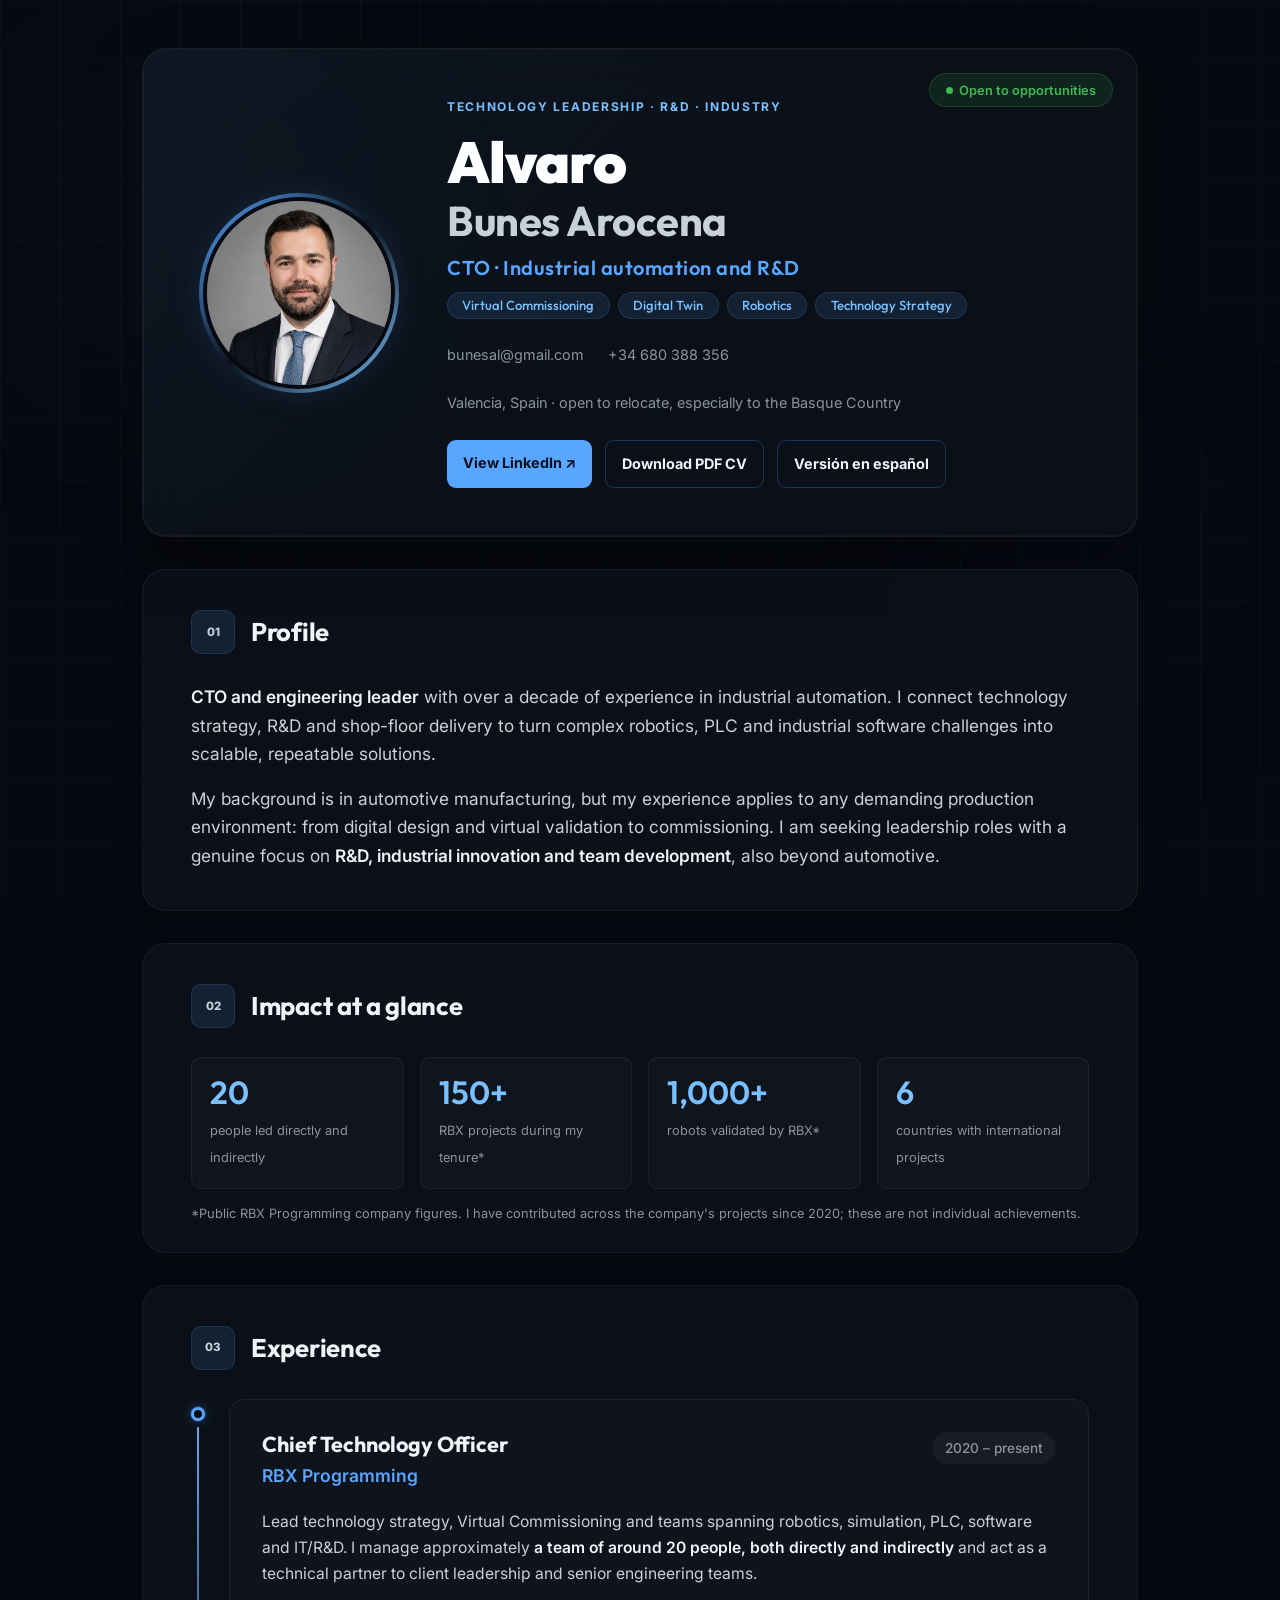
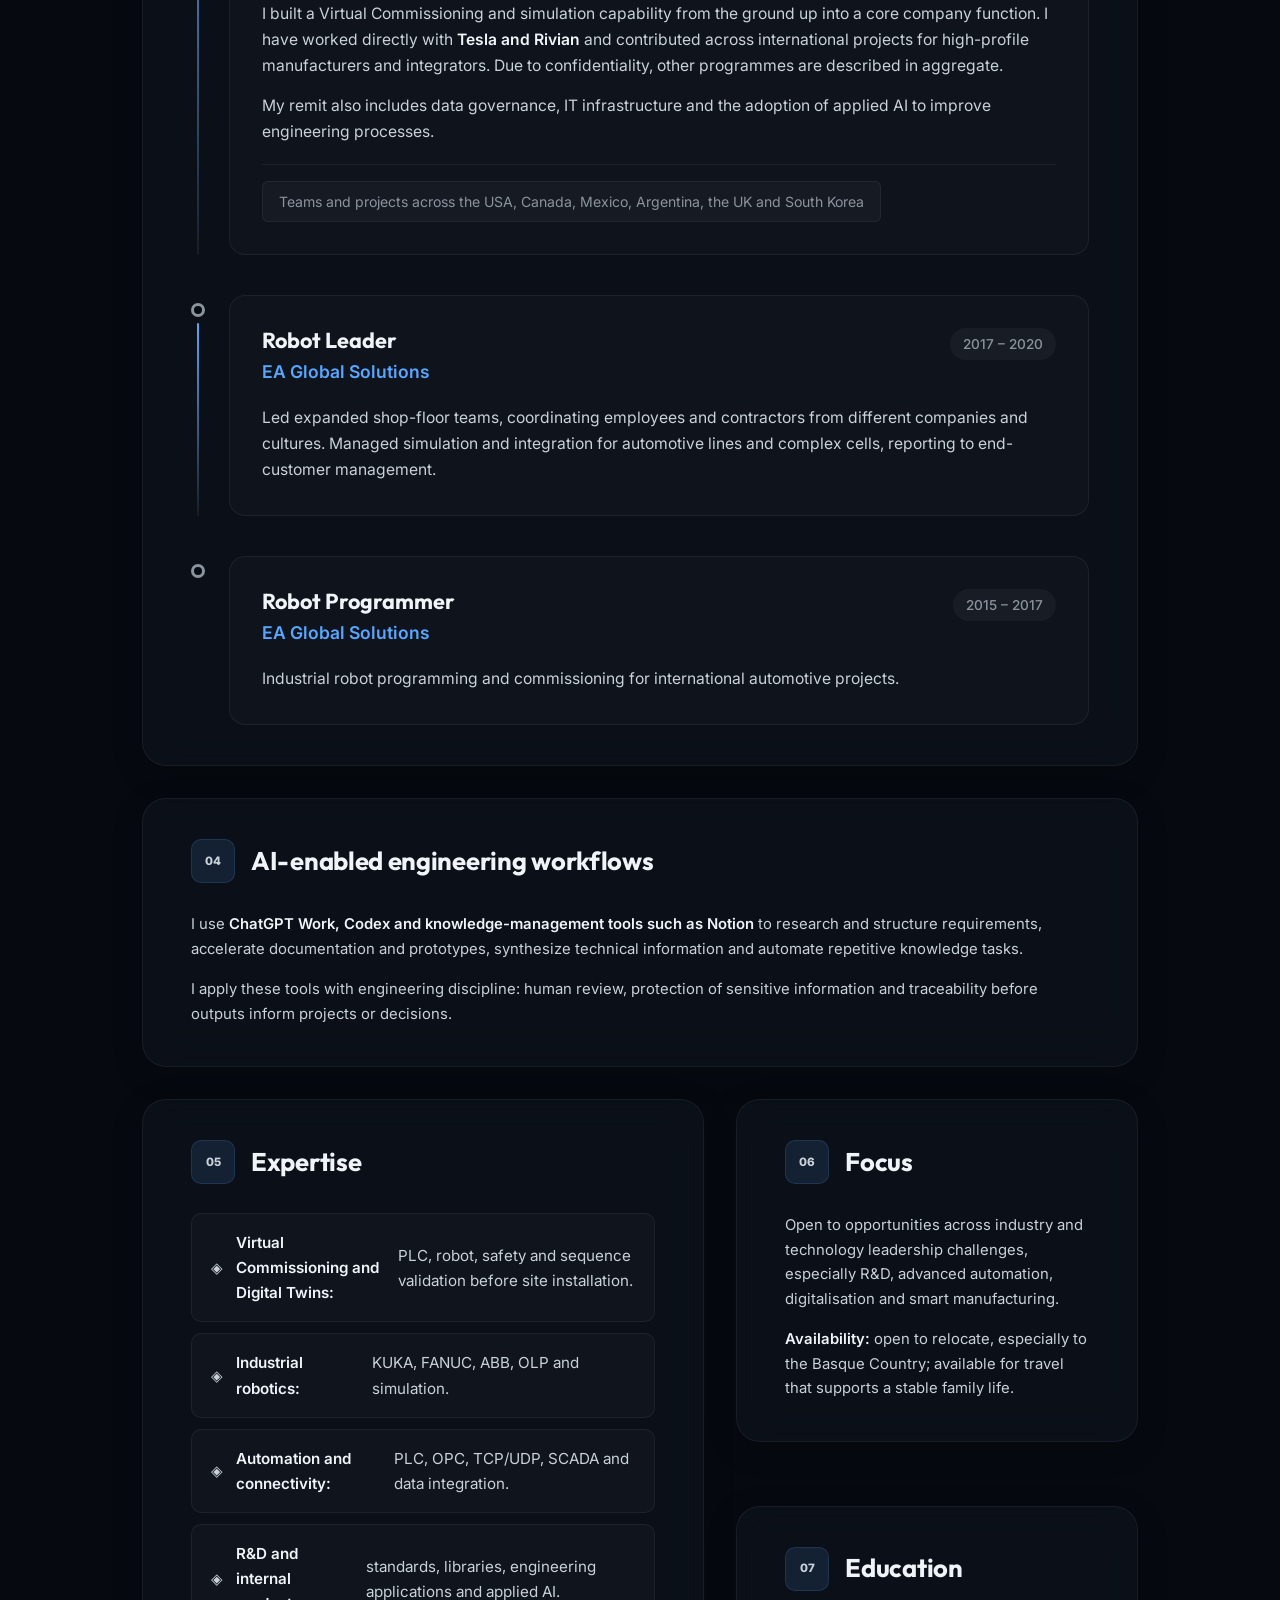
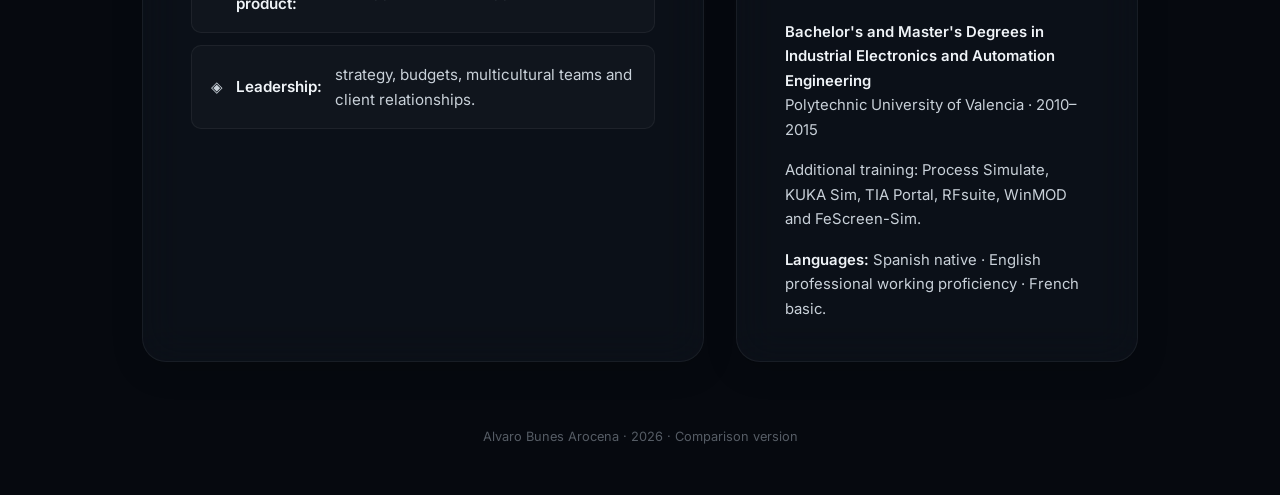
==== commit c25e54f8: "Add files via upload" ====
--- a/en.html
+++ b/en.html
@@ -1,368 +1 @@
-<!DOCTYPE html>
-<html lang="en">
-<head>
-    <meta charset="UTF-8">
-    <meta name="viewport" content="width=device-width, initial-scale=1.0">
-    <title>CV — Álvaro Bunes Arocena | CTO & Industrial Robotics</title>
-    <meta name="description" content="Curriculum Vitae of Álvaro Bunes Arocena — CTO specialized in Industrial Robotics, Virtual Commissioning, Digital Twin and IT Governance.">
-    <link rel="preconnect" href="https://fonts.googleapis.com">
-    <link rel="preconnect" href="https://fonts.gstatic.com" crossorigin>
-    <link href="https://fonts.googleapis.com/css2?family=Inter:wght@300;400;500;600;700&family=Outfit:wght@400;500;600;700;800;900&display=swap" rel="stylesheet">
-    <link rel="stylesheet" href="style.css">
-</head>
-<body>
-
-    <!-- Animated background particles -->
-    <div class="bg-effects">
-        <div class="orb orb-1"></div>
-        <div class="orb orb-2"></div>
-        <div class="orb orb-3"></div>
-        <div class="grid-overlay"></div>
-    </div>
-
-    <main class="cv-container">
-
-        <!-- Language Switcher -->
-        <div class="lang-switcher">
-            <a href="index.html" class="lang-btn">ES</a>
-            <a href="en.html" class="lang-btn active">EN</a>
-        </div>
-
-        <!-- ═══════════════ HERO ═══════════════ -->
-        <header class="hero" id="hero">
-            <div class="hero-badge">Open to opportunities</div>
-            <div class="hero-layout">
-                <div class="hero-image-wrapper">
-                    <div class="hero-image-ring">
-                        <div class="hero-image">
-                            <img src="fotobuena.png" alt="Álvaro Bunes Arocena — CTO">
-                        </div>
-                    </div>
-                    <div class="status-indicator"></div>
-                </div>
-                <div class="hero-content">
-                    <h1 class="name">
-                        <span class="name-first">Álvaro</span>
-                        <span class="name-last">Bunes Arocena</span>
-                    </h1>
-                    <h2 class="title">
-                        <span class="title-role">Chief Technology Officer</span>
-                        <span class="title-domains">
-                            <span class="domain-tag">Industrial Robotics</span>
-                            <span class="domain-tag">Virtual Commissioning</span>
-                            <span class="domain-tag">Digital Twin</span>
-                            <span class="domain-tag">IT & Data Governance</span>
-                        </span>
-                    </h2>
-                    <div class="contact-bar">
-                        <a class="contact-item" href="mailto:bunesal@gmail.com">
-                            <svg viewBox="0 0 24 24" fill="none" stroke="currentColor" stroke-width="2"><path d="M4 4h16c1.1 0 2 .9 2 2v12c0 1.1-.9 2-2 2H4c-1.1 0-2-.9-2-2V6c0-1.1.9-2 2-2z"></path><polyline points="22,6 12,13 2,6"></polyline></svg>
-                            bunesal@gmail.com
-                        </a>
-                        <a class="contact-item" href="tel:+34680388356">
-                            <svg viewBox="0 0 24 24" fill="none" stroke="currentColor" stroke-width="2"><path d="M22 16.92v3a2 2 0 0 1-2.18 2 19.79 19.79 0 0 1-8.63-3.07 19.5 19.5 0 0 1-6-6 19.79 19.79 0 0 1-3.07-8.67A2 2 0 0 1 4.11 2h3a2 2 0 0 1 2 1.72 12.84 12.84 0 0 0 .7 2.81 2 2 0 0 1-.45 2.11L8.09 9.91a16 16 0 0 0 6 6l1.27-1.27a2 2 0 0 1 2.11-.45 12.84 12.84 0 0 0 2.81.7A2 2 0 0 1 22 16.92z"></path></svg>
-                            +34 680 388 356
-                        </a>
-                        <span class="contact-item">
-                            <svg viewBox="0 0 24 24" fill="none" stroke="currentColor" stroke-width="2"><path d="M21 10c0 7-9 13-9 13s-9-6-9-13a9 9 0 0 1 18 0z"/><circle cx="12" cy="10" r="3"/></svg>
-                            Valencia, Spain
-                        </span>
-                        <span class="contact-item">
-                            <svg viewBox="0 0 24 24" fill="none" stroke="currentColor" stroke-width="2"><rect x="2" y="3" width="20" height="14" rx="2" ry="2"/><line x1="8" y1="21" x2="16" y2="21"/><line x1="12" y1="17" x2="12" y2="21"/></svg>
-                            Spanish Nationality
-                        </span>
-                    </div>
-                </div>
-            </div>
-        </header>
-
-        <!-- ═══════════════ SUMMARY ═══════════════ -->
-        <section class="section summary-section" id="summary">
-            <div class="section-header">
-                <div class="section-icon">
-                    <svg viewBox="0 0 24 24" fill="none" stroke="currentColor" stroke-width="2"><path d="M20 21v-2a4 4 0 0 0-4-4H8a4 4 0 0 0-4 4v2"/><circle cx="12" cy="7" r="4"/></svg>
-                </div>
-                <h3 class="section-title">Professional Summary</h3>
-            </div>
-            <div class="section-content summary-text">
-                <p>Engineer with extensive experience in <strong>industrial robotics and automotive</strong>, capable of managing across the board any robot programming environment (KUKA, FANUC, ABB) and PLC on the market, with differential expertise in <strong>simulation, Offline Programming (OLP), and Virtual Commissioning</strong>.</p>
-                <p>As CTO of RBX Programming, he combines technical and business vision: leading large multidisciplinary teams, managing international projects, budgets, client relationships, and strategic technology decisions, including data governance and corporate IT infrastructure. He has worked on landmark projects for manufacturers such as <strong>Volkswagen, Tesla, Ford, BMW, Jaguar Land Rover, and Rivian</strong>, as well as for Tier 1 suppliers like <strong>Gestamp</strong>, where requirements are broader when dealing with non-standardized cells.</p>
-                <p>He has collaborated directly with OEMs such as <strong>Rivian</strong> in generating their simulation and robotics standards and procedures, as well as with <strong>Siemens</strong> on the incorporation of libraries and improvements for their Process Simulate software.</p>
-            </div>
-            <div class="client-logos">
-                <span class="logo-label">Partners & Clients:</span>
-                <div class="logo-strip">
-                    <span class="client-name">Tesla</span>
-                    <span class="client-name">Rivian</span>
-                    <span class="client-name">Volkswagen</span>
-                    <span class="client-name">BMW</span>
-                    <span class="client-name">Ford</span>
-                    <span class="client-name">Jaguar Land Rover</span>
-                    <span class="client-name">Gestamp</span>
-                    <span class="client-name">Siemens</span>
-                </div>
-            </div>
-        </section>
-
-        <!-- ═══════════════ EXPERIENCE ═══════════════ -->
-        <section class="section experience-section" id="experience">
-            <div class="section-header">
-                <div class="section-icon">
-                    <svg viewBox="0 0 24 24" fill="none" stroke="currentColor" stroke-width="2"><rect x="2" y="7" width="20" height="14" rx="2" ry="2"/><path d="M16 21V5a2 2 0 0 0-2-2h-4a2 2 0 0 0-2 2v16"/></svg>
-                </div>
-                <h3 class="section-title">Professional Experience</h3>
-            </div>
-            <div class="section-content">
-
-                <!-- Job 1 -->
-                <div class="job">
-                    <div class="job-timeline">
-                        <div class="timeline-dot active"></div>
-                        <div class="timeline-line"></div>
-                    </div>
-                    <div class="job-card">
-                        <div class="job-header">
-                            <div class="job-title-group">
-                                <h4 class="job-title">Chief Technology Officer (CTO)</h4>
-                                <span class="company">RBX Programming</span>
-                            </div>
-                            <div class="job-meta">
-                                <span class="date">
-                                    <svg viewBox="0 0 24 24" fill="none" stroke="currentColor" stroke-width="2" width="14" height="14"><rect x="3" y="4" width="18" height="18" rx="2" ry="2"/><line x1="16" y1="2" x2="16" y2="6"/><line x1="8" y1="2" x2="8" y2="6"/><line x1="3" y1="10" x2="21" y2="10"/></svg>
-                                    2020 – Present
-                                </span>
-                            </div>
-                        </div>
-                        <div class="job-body">
-                            <p>Started as a <strong>Virtual Commissioning Engineer and Simulation Leader</strong>, creating a previously non-existent department from scratch, which drove RBX Programming to become a pioneer in Virtual Commissioning within the automotive industry.</p>
-                            <p>As CTO, he directs the company's technical strategy and acts as the <strong>primary technical interlocutor for executive and senior engineering profiles of the end client</strong>, aligning business requirements with the project's technological roadmap. He leads large and multidisciplinary teams (robotics, simulation, PLC, software), manages end-to-end projects—planning, budgets, clients, and high-level technical decisions—and has expanded the range of software and technologies mastered to cover practically any robot or PLC platform on the market.</p>
-                            <p>Direct collaboration with OEMs like <strong>Rivian</strong> in defining internal simulation and robot programming standards and procedures, and with <strong>Siemens</strong> in developing libraries and functional improvements for Process Simulate.</p>
-                            <p>In parallel, he leads <strong>data governance and internal IT infrastructure</strong>: from an initial local environment to setting up a corporate Windows domain and migrating it to Azure, managing the internal application development team, and coordinating the hiring of external providers.</p>
-                            <p>He also manages the <strong>IT / R&D</strong> department, aimed at generating new internal applications to improve work efficiency and effectiveness, as well as the <strong>adoption of new technologies, including artificial intelligence</strong> for the development of an internal chatbot. Under this leadership, the company currently operates with headquarters in Valencia and Miami.</p>
-                        </div>
-                        <div class="job-highlights">
-                            <span class="highlight">
-                                <svg viewBox="0 0 24 24" fill="none" stroke="currentColor" stroke-width="2" width="16" height="16"><circle cx="12" cy="12" r="10"/><line x1="2" y1="12" x2="22" y2="12"/><path d="M12 2a15.3 15.3 0 0 1 4 10 15.3 15.3 0 0 1-4 10 15.3 15.3 0 0 1-4-10 15.3 15.3 0 0 1 4-10z"/></svg>
-                                Projects: USA, Canada, Mexico, Argentina, UK, South Korea
-                            </span>
-                        </div>
-                    </div>
-                </div>
-
-                <!-- Job 2 -->
-                <div class="job">
-                    <div class="job-timeline">
-                        <div class="timeline-dot"></div>
-                        <div class="timeline-line"></div>
-                    </div>
-                    <div class="job-card">
-                        <div class="job-header">
-                            <div class="job-title-group">
-                                <h4 class="job-title">Robot Leader</h4>
-                                <span class="company">EA Global Solutions</span>
-                            </div>
-                            <div class="job-meta">
-                                <span class="date">
-                                    <svg viewBox="0 0 24 24" fill="none" stroke="currentColor" stroke-width="2" width="14" height="14"><rect x="3" y="4" width="18" height="18" rx="2" ry="2"/><line x1="16" y1="2" x2="16" y2="6"/><line x1="8" y1="2" x2="8" y2="6"/><line x1="3" y1="10" x2="21" y2="10"/></svg>
-                                    2017 – 2020
-                                </span>
-                            </div>
-                        </div>
-                        <div class="job-body">
-                            <p>Robotics manager leading large automation projects, with several people under his charge, leading simulation and integration in landmark projects:</p>
-                            <ul class="skills-list" style="margin-top: 10px; margin-bottom: 10px;">
-                                <li style="padding: 0.7rem 1rem;"><strong>Volkswagen Tiguan (Gestamp, Mexico):</strong> Simulation and integration of Rear Floor and pre-assembly lines, managing non-standardized cells typical of a Tier 1 supplier.</li>
-                                <li style="padding: 0.7rem 1rem;"><strong>Tesla Model 3 (Fremont):</strong> Body sides and framing, including technical documentation for Coolant Fill and Door Assembly cells.</li>
-                                <li style="padding: 0.7rem 1rem;"><strong>Ford Glazing Cell (Valencia):</strong> Complete cell simulation and integration.</li>
-                            </ul>
-                        </div>
-                    </div>
-                </div>
-
-                <!-- Job 3 -->
-                <div class="job">
-                    <div class="job-timeline">
-                        <div class="timeline-dot"></div>
-                    </div>
-                    <div class="job-card">
-                        <div class="job-header">
-                            <div class="job-title-group">
-                                <h4 class="job-title">Robot Programmer</h4>
-                                <span class="company">EA Global Solutions</span>
-                            </div>
-                            <div class="job-meta">
-                                <span class="date">
-                                    <svg viewBox="0 0 24 24" fill="none" stroke="currentColor" stroke-width="2" width="14" height="14"><rect x="3" y="4" width="18" height="18" rx="2" ry="2"/><line x1="16" y1="2" x2="16" y2="6"/><line x1="8" y1="2" x2="8" y2="6"/><line x1="3" y1="10" x2="21" y2="10"/></svg>
-                                    2015 – 2017
-                                </span>
-                            </div>
-                        </div>
-                        <div class="job-body">
-                            <p>Robot programming in international automotive projects:</p>
-                            <div class="logo-strip" style="margin-top: 10px;">
-                                <span class="client-name">Mini (Nedcar)</span>
-                                <span class="client-name">Volvo V526 (Gothenburg)</span>
-                                <span class="client-name">Jaguar Land Rover (Solihull)</span>
-                            </div>
-                        </div>
-                    </div>
-                </div>
-
-            </div>
-        </section>
-
-        <!-- ═══════════════ COMPETENCIES + SIDE ═══════════════ -->
-        <div class="grid-sections">
-
-            <!-- Skills -->
-            <section class="section skills-section" id="skills">
-                <div class="section-header">
-                    <div class="section-icon">
-                        <svg viewBox="0 0 24 24" fill="none" stroke="currentColor" stroke-width="2"><polygon points="12 2 15.09 8.26 22 9.27 17 14.14 18.18 21.02 12 17.77 5.82 21.02 7 14.14 2 9.27 8.91 8.26 12 2"/></svg>
-                    </div>
-                    <h3 class="section-title">Key Competencies</h3>
-                </div>
-                <div class="section-content">
-                    
-                    <h4 style="margin-bottom: 0.8rem; color: var(--accent); font-family: var(--font-body); font-size: 1rem;">Soft Skills & Management</h4>
-                    <ul class="skills-list" style="margin-bottom: 1.5rem;">
-                        <li><span class="skill-icon">🤝</span> Direct communication with executive profiles (OEMs: VW, Tesla, Ford, BMW, JLR, Rivian)</li>
-                        <li><span class="skill-icon">👥</span> Leadership of multidisciplinary teams</li>
-                        <li><span class="skill-icon">📊</span> Project and budget management on an international scale</li>
-                    </ul>
-
-                    <h4 style="margin-bottom: 0.8rem; color: var(--accent); font-family: var(--font-body); font-size: 1rem;">Robotics & Engineering</h4>
-                    <ul class="skills-list" style="margin-bottom: 1.5rem;">
-                        <li><span class="skill-icon">🤖</span> Robotics and Simulation: <strong>KUKA, FANUC, ABB, OLP, Digital Twin</strong></li>
-                        <li><span class="skill-icon">🏗️</span> Management of non-standardized cells for Tier 1 suppliers (Gestamp)</li>
-                        <li><span class="skill-icon">📝</span> Definition of simulation/robotics standards for OEMs (Rivian)</li>
-                        <li><span class="skill-icon">⚙️</span> Cross-platform management of robot and PLC platforms</li>
-                        <li><span class="skill-icon">🛠️</span> Development of libraries and software improvements with manufacturers (Siemens Process Simulate)</li>
-                    </ul>
-
-                    <h4 style="margin-bottom: 0.8rem; color: var(--accent); font-family: var(--font-body); font-size: 1rem;">IT, R&D & Software Development</h4>
-                    <ul class="skills-list">
-                        <li><span class="skill-icon">🧠</span> Management of IT/R&D department and <strong>adoption of applied AI</strong> (internal chatbot)</li>
-                        <li><span class="skill-icon">💻</span> IT Programming: <strong>C/C++/C#, VB</strong></li>
-                        <li><span class="skill-icon">🔌</span> Industrial protocols: <strong>OPC, TCP/UDP</strong></li>
-                        <li><span class="skill-icon">☁️</span> Data governance and IT infrastructure (Windows domains, Azure)</li>
-                    </ul>
-
-                </div>
-            </section>
-
-            <div class="side-sections">
-
-                <!-- Education -->
-                <section class="section edu-section" id="education">
-                    <div class="section-header">
-                        <div class="section-icon">
-                            <svg viewBox="0 0 24 24" fill="none" stroke="currentColor" stroke-width="2"><path d="M22 10v6M2 10l10-5 10 5-10 5z"/><path d="M6 12v5c3 3 6 3 12 0v-5"/></svg>
-                        </div>
-                        <h3 class="section-title">Education</h3>
-                    </div>
-                    <div class="section-content">
-                        <div class="edu-item" style="margin-bottom: 1.5rem;">
-                            <h4 class="degree">Bachelor and Master's Degree in Industrial Electronics and Automation Engineering</h4>
-                            <span class="university">
-                                <svg viewBox="0 0 24 24" fill="none" stroke="currentColor" stroke-width="2" width="14" height="14"><path d="M3 21h18M3 7v1a3 3 0 0 0 6 0V7m0 1a3 3 0 0 0 6 0V7m0 1a3 3 0 0 0 6 0V7H3l2-4h14l2 4"/></svg>
-                                Polytechnic University of Valencia (UPV) | 2010 – 2015
-                            </span>
-                        </div>
-
-                        <h4 style="margin-bottom: 0.8rem; color: var(--text-200); font-family: var(--font-body); font-size: 0.95rem; text-transform: uppercase; letter-spacing: 1px;">Complementary Training Courses</h4>
-                        
-                        <div class="edu-item" style="margin-bottom: 1rem;">
-                            <h4 class="degree" style="font-size: 1rem;">Virtual Commissioning with Process Simulate</h4>
-                            <span class="university" style="margin-top: 0;">Siemens (Tecnomatix)</span>
-                        </div>
-
-                        <div class="edu-item" style="margin-bottom: 1rem;">
-                            <h4 class="degree" style="font-size: 1rem;">Simulation with KUKA Sim</h4>
-                            <span class="university" style="margin-top: 0;">KUKA Robots Ibérica</span>
-                        </div>
-
-                        <div class="edu-item" style="margin-bottom: 1rem;">
-                            <h4 class="degree" style="font-size: 1rem;">S7 with TIA Portal</h4>
-                            <span class="university" style="margin-top: 0;">UPV</span>
-                        </div>
-
-                        <div class="edu-item" style="margin-bottom: 1rem;">
-                            <h4 class="degree" style="font-size: 1rem;">RFsuite</h4>
-                            <span class="university" style="margin-top: 0;">EKS</span>
-                        </div>
-
-                        <div class="edu-item" style="margin-bottom: 1rem;">
-                            <h4 class="degree" style="font-size: 1rem;">WinMOD</h4>
-                            <span class="university" style="margin-top: 0;">WinMOD</span>
-                        </div>
-
-                        <div class="edu-item" style="margin-bottom: 1rem;">
-                            <h4 class="degree" style="font-size: 1rem;">FeScreen-Sim</h4>
-                            <span class="university" style="margin-top: 0;">FeScreen</span>
-                        </div>
-
-                        <div class="edu-item">
-                            <h4 class="degree" style="font-size: 1rem;">Microsoft 365 Tools Management</h4>
-                            <span class="university" style="margin-top: 0;">Aglaia</span>
-                        </div>
-                    </div>
-                </section>
-
-                <!-- Languages -->
-                <section class="section lang-section" id="languages">
-                    <div class="section-header">
-                        <div class="section-icon">
-                            <svg viewBox="0 0 24 24" fill="none" stroke="currentColor" stroke-width="2"><circle cx="12" cy="12" r="10"/><line x1="2" y1="12" x2="22" y2="12"/><path d="M12 2a15.3 15.3 0 0 1 4 10 15.3 15.3 0 0 1-4 10 15.3 15.3 0 0 1-4-10 15.3 15.3 0 0 1 4-10z"/></svg>
-                        </div>
-                        <h3 class="section-title">Languages</h3>
-                    </div>
-                    <div class="section-content">
-                        <div class="lang-grid">
-                            <div class="lang-item">
-                                <span class="lang-name">Spanish</span>
-                                <div class="lang-bar"><div class="lang-fill" style="width:100%"></div></div>
-                                <span class="lang-level">Native</span>
-                            </div>
-                            <div class="lang-item">
-                                <span class="lang-name">English</span>
-                                <div class="lang-bar"><div class="lang-fill" style="width:85%"></div></div>
-                                <span class="lang-level">Advanced Level</span>
-                            </div>
-                            <div class="lang-item">
-                                <span class="lang-name">French</span>
-                                <div class="lang-bar"><div class="lang-fill" style="width:40%"></div></div>
-                                <span class="lang-level">Basic Level</span>
-                            </div>
-                        </div>
-                    </div>
-                </section>
-
-            </div>
-        </div>
-
-        <!-- Footer -->
-        <footer class="cv-footer">
-            <p>&copy; 2025 Álvaro Bunes Arocena — Designed with passion for technology.</p>
-        </footer>
-
-    </main>
-
-    <script>
-        // Scroll-triggered reveal animations
-        const observer = new IntersectionObserver((entries) => {
-            entries.forEach(entry => {
-                if (entry.isIntersecting) {
-                    entry.target.classList.add('visible');
-                }
-            });
-        }, { threshold: 0.1 });
-
-        document.querySelectorAll('.section, .hero').forEach(el => {
-            el.classList.add('reveal');
-            observer.observe(el);
-        });
-    </script>
-
-</body>
-</html>
+<!doctype html><html lang="en"><head><meta charset="utf-8"><meta name="viewport" content="width=device-width,initial-scale=1"><meta name="description" content="Alvaro Bunes Arocena. CTO and R&D leader in industrial automation, robotics and Virtual Commissioning."><title>Alvaro Bunes Arocena | CTO, R&D and industrial automation</title><link rel="preconnect" href="https://fonts.googleapis.com"><link rel="preconnect" href="https://fonts.gstatic.com" crossorigin><link href="https://fonts.googleapis.com/css2?family=Inter:wght@400;500;600;700&family=Outfit:wght@500;600;700;800&display=swap" rel="stylesheet"><link rel="stylesheet" href="style.css"></head><body><div class="bg-effects" aria-hidden="true"><div class="orb orb-1"></div><div class="orb orb-2"></div><div class="grid-overlay"></div></div><main class="cv-container"><header class="hero"><div class="hero-badge">Open to opportunities</div><div class="hero-layout"><div class="hero-image-wrapper"><div class="hero-image-ring"><div class="hero-image"><img src="fotobuena.png" alt="Portrait of Alvaro Bunes Arocena"></div></div></div><div class="hero-content"><p class="eyebrow">TECHNOLOGY LEADERSHIP · R&D · INDUSTRY</p><h1 class="name"><span class="name-first">Alvaro</span><span class="name-last">Bunes Arocena</span></h1><h2 class="title"><span class="title-role">CTO · Industrial automation and R&D</span><span class="title-domains"><span class="domain-tag">Virtual Commissioning</span><span class="domain-tag">Digital Twin</span><span class="domain-tag">Robotics</span><span class="domain-tag">Technology Strategy</span></span></h2><div class="contact-bar"><a class="contact-item" href="mailto:bunesal@gmail.com">bunesal@gmail.com</a><a class="contact-item" href="tel:+34680388356">+34 680 388 356</a><span class="contact-item">Valencia, Spain · open to relocate, especially to the Basque Country</span></div><div class="action-bar"><a class="primary-action" href="https://www.linkedin.com/in/alvarobunes/" target="_blank" rel="noopener noreferrer">View LinkedIn ↗</a><a class="secondary-action" href="Resume%20Alvaro%20Bunes.pdf" target="_blank" rel="noopener noreferrer">Download PDF CV</a><a class="secondary-action" href="index.html">Versión en español</a></div></div></div></header><section class="section"><div class="section-header"><div class="section-icon">01</div><h2 class="section-title">Profile</h2></div><div class="section-content summary-text lead-copy"><p><strong>CTO and engineering leader</strong> with over a decade of experience in industrial automation. I connect technology strategy, R&D and shop-floor delivery to turn complex robotics, PLC and industrial software challenges into scalable, repeatable solutions.</p><p>My background is in automotive manufacturing, but my experience applies to any demanding production environment: from digital design and virtual validation to commissioning. I am seeking leadership roles with a genuine focus on <strong>R&D, industrial innovation and team development</strong>, also beyond automotive.</p></div></section><section class="section metrics-section"><div class="section-header"><div class="section-icon">02</div><h2 class="section-title">Impact at a glance</h2></div><div class="metric-grid"><div class="metric"><strong>20</strong><span>people led directly and indirectly</span></div><div class="metric"><strong>150+</strong><span>RBX projects during my tenure*</span></div><div class="metric"><strong>1,000+</strong><span>robots validated by RBX*</span></div><div class="metric"><strong>6</strong><span>countries with international projects</span></div></div><p class="section-note">*Public RBX Programming company figures. I have contributed across the company's projects since 2020; these are not individual achievements.</p></section><section class="section experience-section"><div class="section-header"><div class="section-icon">03</div><h2 class="section-title">Experience</h2></div><div class="section-content"><article class="job"><div class="job-timeline"><div class="timeline-dot active"></div><div class="timeline-line"></div></div><div class="job-card"><div class="job-header"><div class="job-title-group"><h3 class="job-title">Chief Technology Officer</h3><span class="company">RBX Programming</span></div><div class="job-meta"><span class="date">2020 – present</span></div></div><div class="job-body"><p>Lead technology strategy, Virtual Commissioning and teams spanning robotics, simulation, PLC, software and IT/R&D. I manage approximately <strong>a team of around 20 people, both directly and indirectly</strong> and act as a technical partner to client leadership and senior engineering teams.</p><p>I built a Virtual Commissioning and simulation capability from the ground up into a core company function. I have worked directly with <strong>Tesla and Rivian</strong> and contributed across international projects for high-profile manufacturers and integrators. Due to confidentiality, other programmes are described in aggregate.</p><p>My remit also includes data governance, IT infrastructure and the adoption of applied AI to improve engineering processes.</p></div><div class="job-highlights"><span class="highlight">Teams and projects across the USA, Canada, Mexico, Argentina, the UK and South Korea</span></div></div></article><article class="job"><div class="job-timeline"><div class="timeline-dot"></div><div class="timeline-line"></div></div><div class="job-card"><div class="job-header"><div class="job-title-group"><h3 class="job-title">Robot Leader</h3><span class="company">EA Global Solutions</span></div><div class="job-meta"><span class="date">2017 – 2020</span></div></div><div class="job-body"><p>Led expanded shop-floor teams, coordinating employees and contractors from different companies and cultures. Managed simulation and integration for automotive lines and complex cells, reporting to end-customer management.</p></div></div></article><article class="job"><div class="job-timeline"><div class="timeline-dot"></div></div><div class="job-card"><div class="job-header"><div class="job-title-group"><h3 class="job-title">Robot Programmer</h3><span class="company">EA Global Solutions</span></div><div class="job-meta"><span class="date">2015 – 2017</span></div></div><div class="job-body"><p>Industrial robot programming and commissioning for international automotive projects.</p></div></div></article></div></section><section class="section"><div class="section-header"><div class="section-icon">04</div><h2 class="section-title">AI-enabled engineering workflows</h2></div><div class="section-content compact-copy"><p>I use <strong>ChatGPT Work, Codex and knowledge-management tools such as Notion</strong> to research and structure requirements, accelerate documentation and prototypes, synthesize technical information and automate repetitive knowledge tasks.</p><p>I apply these tools with engineering discipline: human review, protection of sensitive information and traceability before outputs inform projects or decisions.</p></div></section><div class="grid-sections"><section class="section skills-section"><div class="section-header"><div class="section-icon">05</div><h2 class="section-title">Expertise</h2></div><div class="section-content"><ul class="skills-list"><li>◈ <strong>Virtual Commissioning and Digital Twins:</strong> PLC, robot, safety and sequence validation before site installation.</li><li>◈ <strong>Industrial robotics:</strong> KUKA, FANUC, ABB, OLP and simulation.</li><li>◈ <strong>Automation and connectivity:</strong> PLC, OPC, TCP/UDP, SCADA and data integration.</li><li>◈ <strong>R&D and internal product:</strong> standards, libraries, engineering applications and applied AI.</li><li>◈ <strong>Leadership:</strong> strategy, budgets, multicultural teams and client relationships.</li></ul></div></section><div class="side-sections"><section class="section"><div class="section-header"><div class="section-icon">06</div><h2 class="section-title">Focus</h2></div><div class="section-content compact-copy"><p>Open to opportunities across industry and technology leadership challenges, especially R&D, advanced automation, digitalisation and smart manufacturing.</p><p><strong>Availability:</strong> open to relocate, especially to the Basque Country; available for travel that supports a stable family life.</p></div></section><section class="section"><div class="section-header"><div class="section-icon">07</div><h2 class="section-title">Education</h2></div><div class="section-content compact-copy"><p><strong>Bachelor's and Master's Degrees in Industrial Electronics and Automation Engineering</strong><br>Polytechnic University of Valencia · 2010–2015</p><p>Additional training: Process Simulate, KUKA Sim, TIA Portal, RFsuite, WinMOD and FeScreen-Sim.</p><p><strong>Languages:</strong> Spanish native · English professional working proficiency · French basic.</p></div></section></div></div><footer class="cv-footer"><p>Alvaro Bunes Arocena · 2026 · Comparison version</p></footer></main></body></html>
--- a/style.css
+++ b/style.css
@@ -781,3 +781,21 @@
         display: none !important;
     }
 }
+
+/* --------------- COVER LETTER --------------- */
+.cover-letter-text p {
+    margin-bottom: 1.2rem;
+    line-height: 1.85;
+    color: var(--text-200);
+    font-size: 1.02rem;
+}
+.cover-letter-text p:last-child {
+    margin-bottom: 0;
+}
+.cover-letter-text {
+    border-left: 3px solid var(--accent);
+    padding-left: 1.5rem;
+    margin-left: 0.5rem;
+}
+
+.eyebrow{color:var(--accent-light);font-size:.75rem;font-weight:700;letter-spacing:.14em;margin-bottom:.65rem}.action-bar{display:flex;flex-wrap:wrap;gap:.8rem;margin-top:1.6rem}.primary-action,.secondary-action{border-radius:9px;display:inline-flex;font-size:.9rem;font-weight:700;padding:.7rem 1rem;transition:transform .2s,background .2s,border-color .2s}.primary-action{background:var(--accent);color:#07111d}.secondary-action{border:1px solid var(--border-hover);color:var(--text-100)}.primary-action:hover,.secondary-action:hover{transform:translateY(-2px)}.secondary-action:hover{background:var(--accent-glow)}.lead-copy{font-size:1.08rem;max-width:880px}.lead-copy p+p,.compact-copy p+p{margin-top:1rem}.metrics-section{padding-bottom:1.8rem}.metric-grid{display:grid;gap:1rem;grid-template-columns:repeat(4,1fr)}.metric{background:rgba(255,255,255,.025);border:1px solid var(--border-subtle);border-radius:var(--radius-sm);padding:1.15rem}.metric strong{color:var(--accent-light);display:block;font-family:var(--font-display);font-size:2rem;line-height:1;margin-bottom:.5rem}.metric span,.section-note{color:var(--text-300);font-size:.8rem;line-height:1.45}.section-note{margin-top:1rem}.compact-copy{font-size:.93rem}.section-icon{font-size:.72rem;font-weight:800}:focus-visible{outline:3px solid var(--accent-light);outline-offset:3px}@media(max-width:860px){.metric-grid{grid-template-columns:repeat(2,1fr)}.hero-badge{position:static;margin:0 0 1.25rem;width:max-content}.action-bar{justify-content:center}}@media(prefers-reduced-motion:reduce){*,*::before,*::after{animation-duration:.01ms!important;animation-iteration-count:1!important;scroll-behavior:auto!important;transition-duration:.01ms!important}}
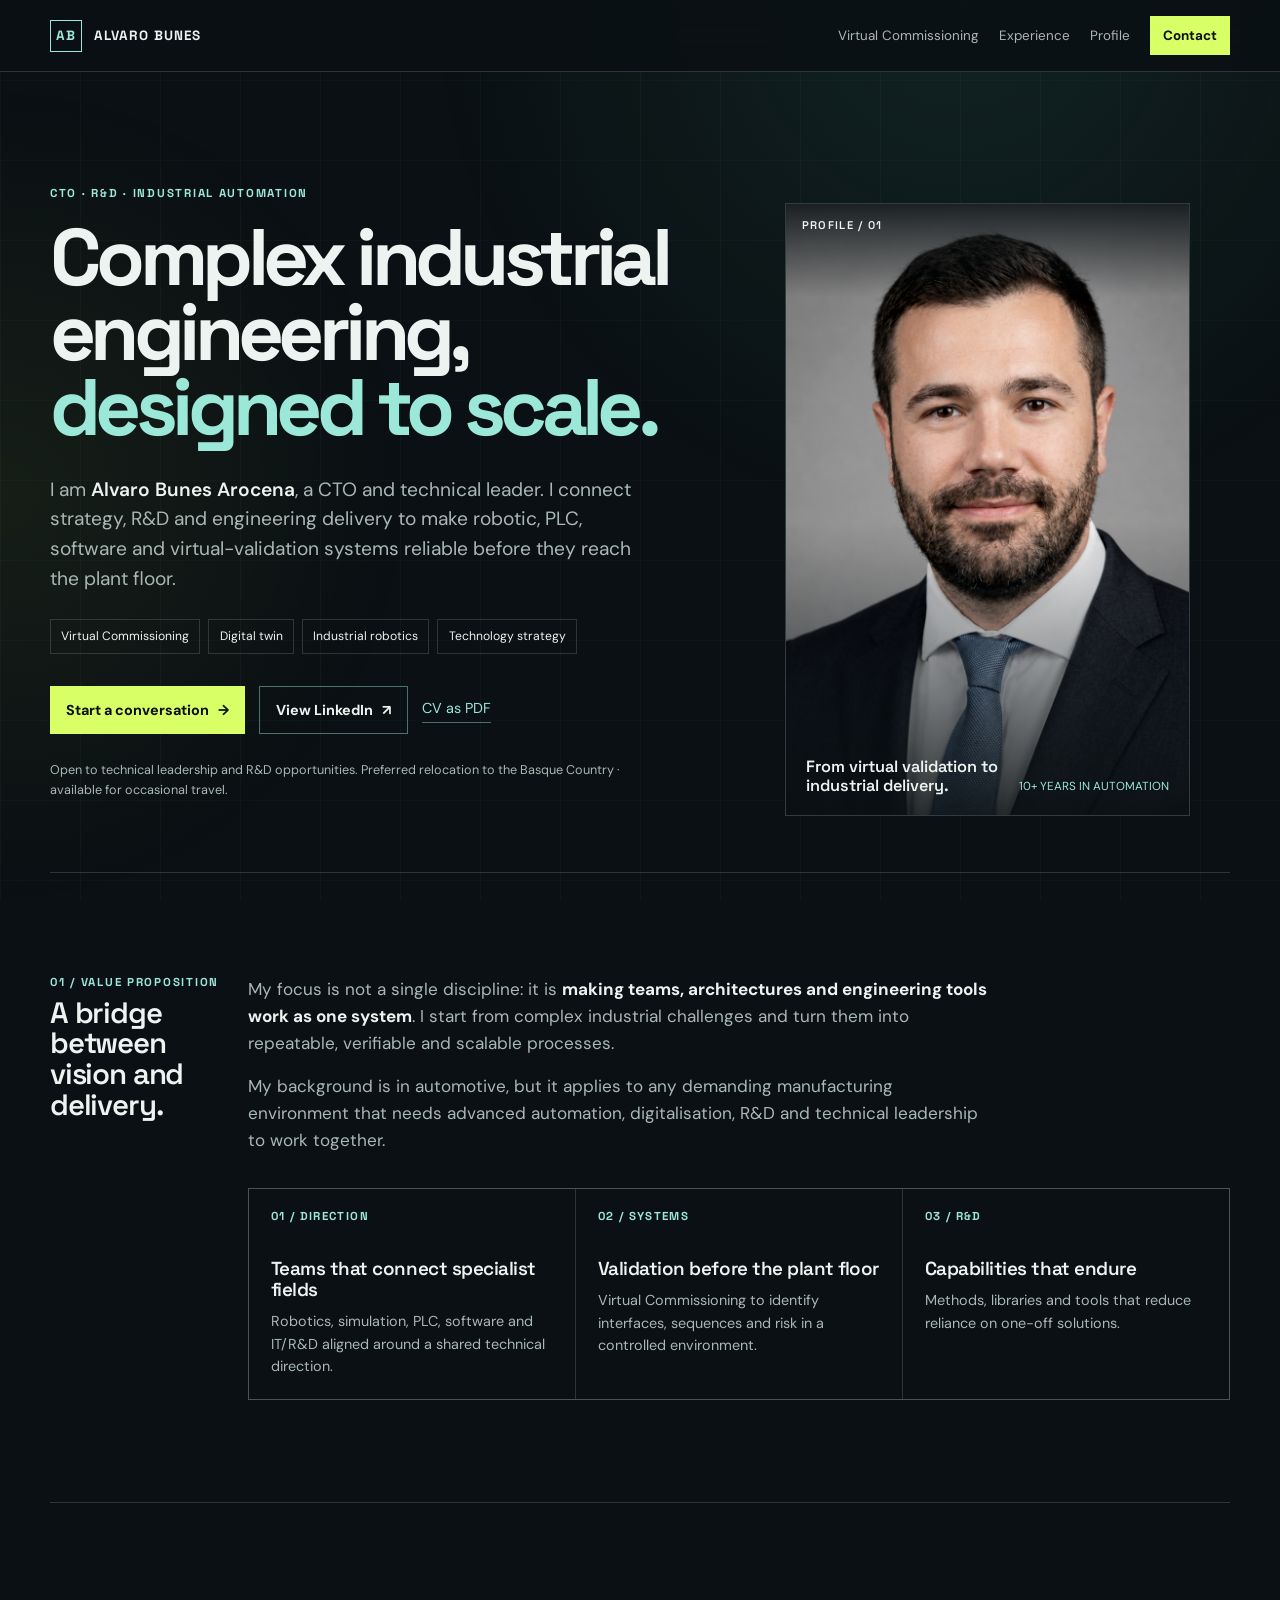
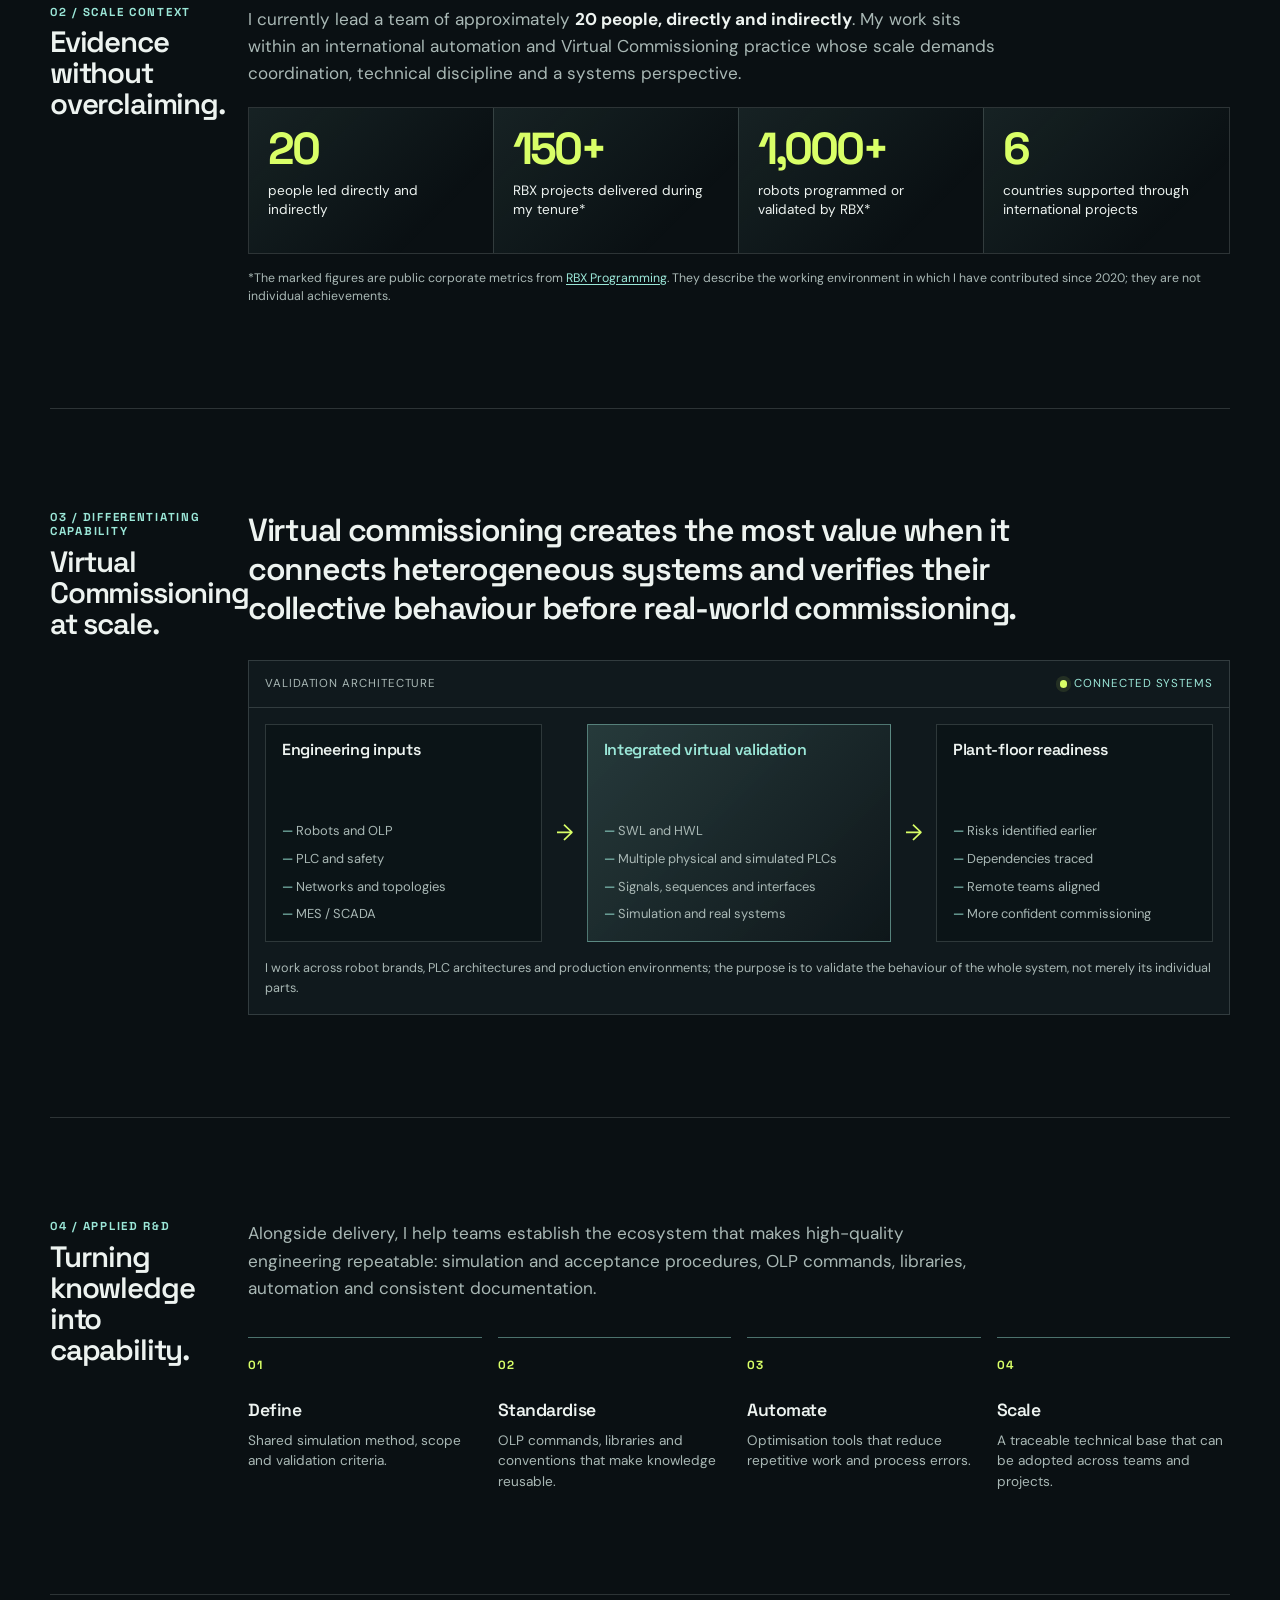
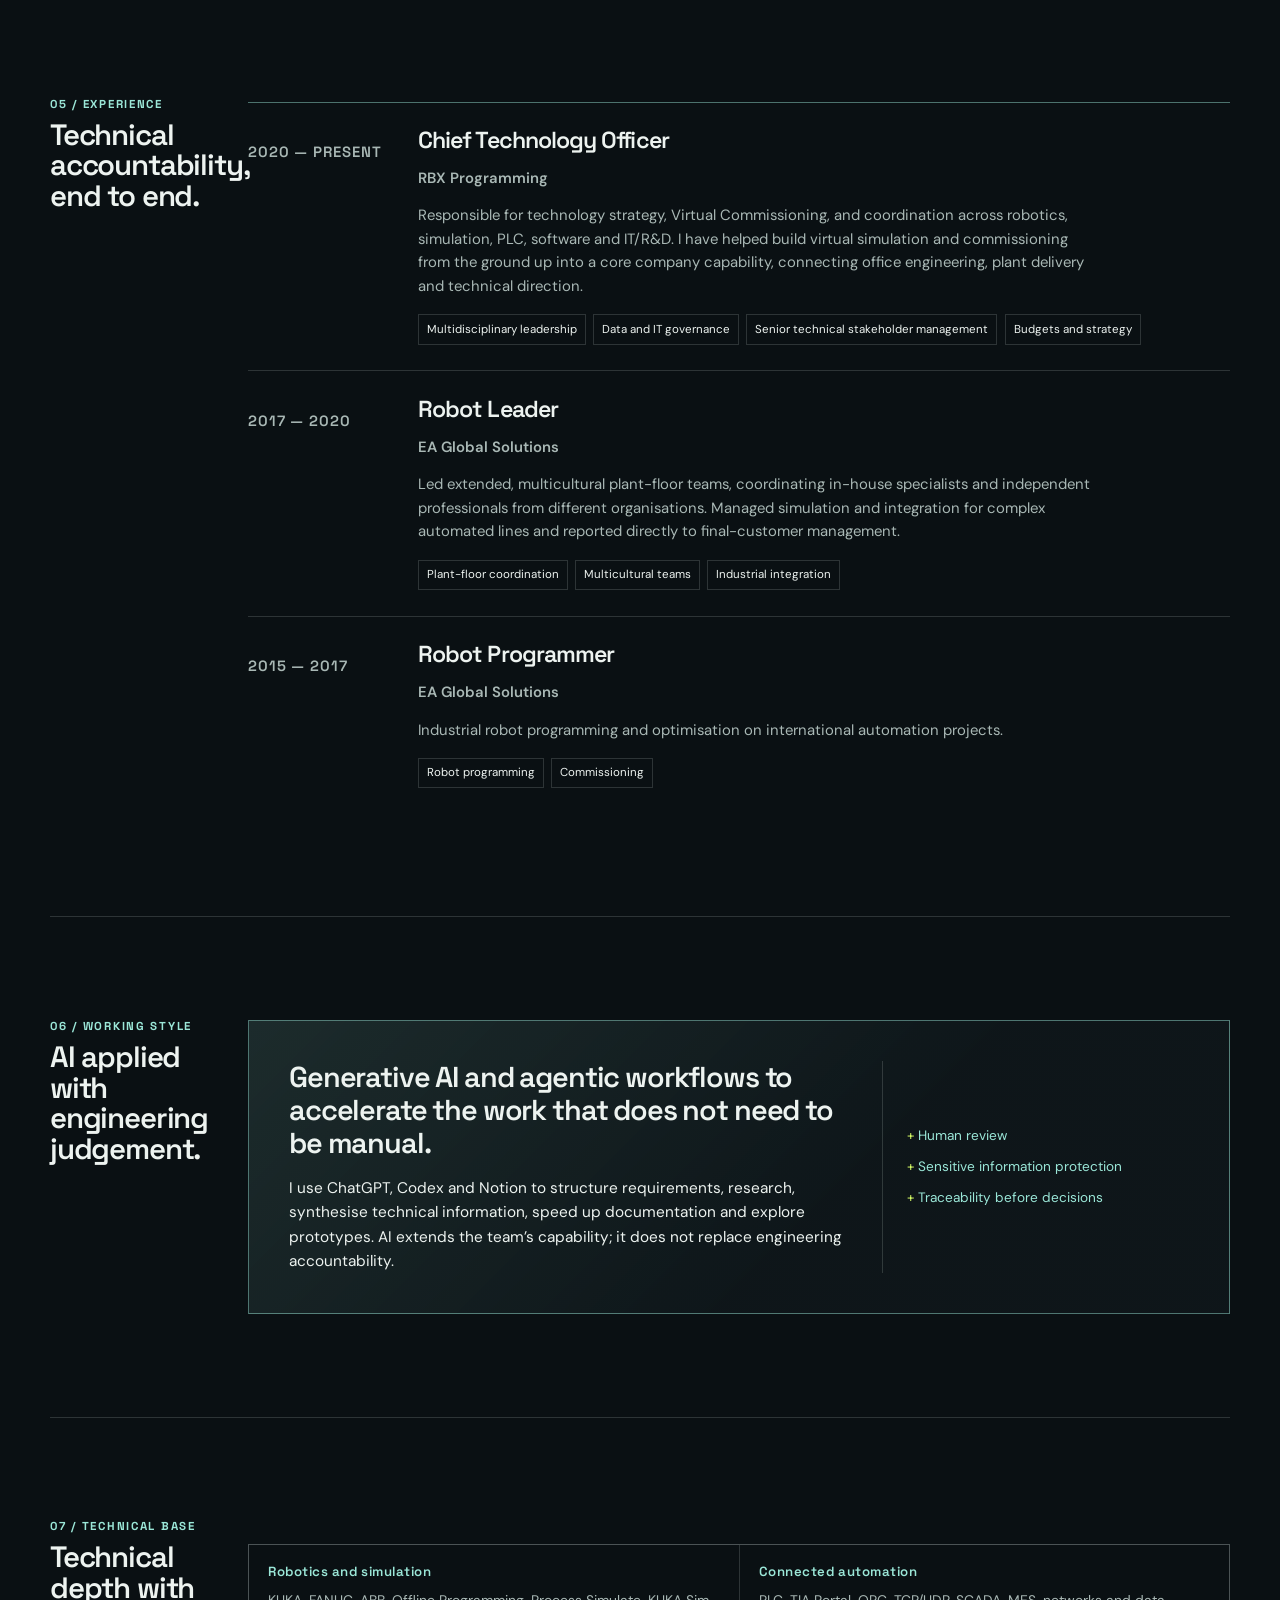
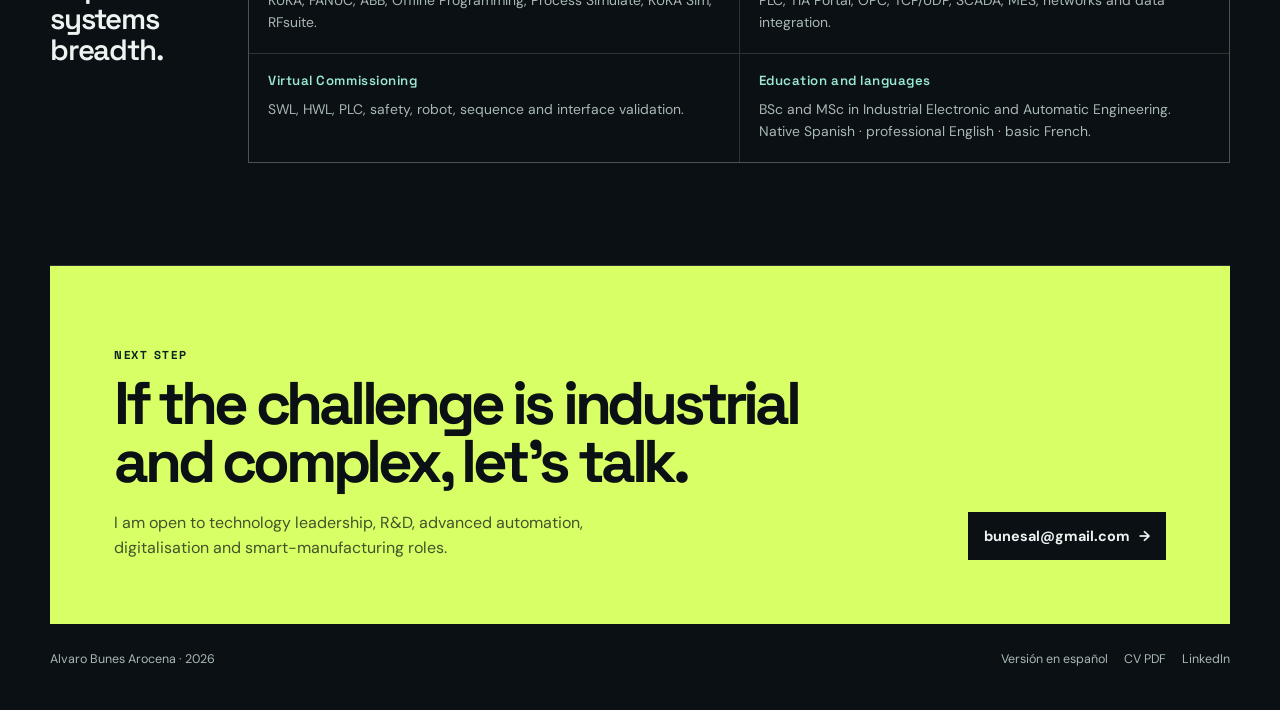
==== commit 5e2715ce: "Add files via upload" ====
--- a/en.html
+++ b/en.html
@@ -1 +1,181 @@
-<!doctype html><html lang="en"><head><meta charset="utf-8"><meta name="viewport" content="width=device-width,initial-scale=1"><meta name="description" content="Alvaro Bunes Arocena. CTO and R&D leader in industrial automation, robotics and Virtual Commissioning."><title>Alvaro Bunes Arocena | CTO, R&D and industrial automation</title><link rel="preconnect" href="https://fonts.googleapis.com"><link rel="preconnect" href="https://fonts.gstatic.com" crossorigin><link href="https://fonts.googleapis.com/css2?family=Inter:wght@400;500;600;700&family=Outfit:wght@500;600;700;800&display=swap" rel="stylesheet"><link rel="stylesheet" href="style.css"></head><body><div class="bg-effects" aria-hidden="true"><div class="orb orb-1"></div><div class="orb orb-2"></div><div class="grid-overlay"></div></div><main class="cv-container"><header class="hero"><div class="hero-badge">Open to opportunities</div><div class="hero-layout"><div class="hero-image-wrapper"><div class="hero-image-ring"><div class="hero-image"><img src="fotobuena.png" alt="Portrait of Alvaro Bunes Arocena"></div></div></div><div class="hero-content"><p class="eyebrow">TECHNOLOGY LEADERSHIP · R&D · INDUSTRY</p><h1 class="name"><span class="name-first">Alvaro</span><span class="name-last">Bunes Arocena</span></h1><h2 class="title"><span class="title-role">CTO · Industrial automation and R&D</span><span class="title-domains"><span class="domain-tag">Virtual Commissioning</span><span class="domain-tag">Digital Twin</span><span class="domain-tag">Robotics</span><span class="domain-tag">Technology Strategy</span></span></h2><div class="contact-bar"><a class="contact-item" href="mailto:bunesal@gmail.com">bunesal@gmail.com</a><a class="contact-item" href="tel:+34680388356">+34 680 388 356</a><span class="contact-item">Valencia, Spain · open to relocate, especially to the Basque Country</span></div><div class="action-bar"><a class="primary-action" href="https://www.linkedin.com/in/alvarobunes/" target="_blank" rel="noopener noreferrer">View LinkedIn ↗</a><a class="secondary-action" href="Resume%20Alvaro%20Bunes.pdf" target="_blank" rel="noopener noreferrer">Download PDF CV</a><a class="secondary-action" href="index.html">Versión en español</a></div></div></div></header><section class="section"><div class="section-header"><div class="section-icon">01</div><h2 class="section-title">Profile</h2></div><div class="section-content summary-text lead-copy"><p><strong>CTO and engineering leader</strong> with over a decade of experience in industrial automation. I connect technology strategy, R&D and shop-floor delivery to turn complex robotics, PLC and industrial software challenges into scalable, repeatable solutions.</p><p>My background is in automotive manufacturing, but my experience applies to any demanding production environment: from digital design and virtual validation to commissioning. I am seeking leadership roles with a genuine focus on <strong>R&D, industrial innovation and team development</strong>, also beyond automotive.</p></div></section><section class="section metrics-section"><div class="section-header"><div class="section-icon">02</div><h2 class="section-title">Impact at a glance</h2></div><div class="metric-grid"><div class="metric"><strong>20</strong><span>people led directly and indirectly</span></div><div class="metric"><strong>150+</strong><span>RBX projects during my tenure*</span></div><div class="metric"><strong>1,000+</strong><span>robots validated by RBX*</span></div><div class="metric"><strong>6</strong><span>countries with international projects</span></div></div><p class="section-note">*Public RBX Programming company figures. I have contributed across the company's projects since 2020; these are not individual achievements.</p></section><section class="section experience-section"><div class="section-header"><div class="section-icon">03</div><h2 class="section-title">Experience</h2></div><div class="section-content"><article class="job"><div class="job-timeline"><div class="timeline-dot active"></div><div class="timeline-line"></div></div><div class="job-card"><div class="job-header"><div class="job-title-group"><h3 class="job-title">Chief Technology Officer</h3><span class="company">RBX Programming</span></div><div class="job-meta"><span class="date">2020 – present</span></div></div><div class="job-body"><p>Lead technology strategy, Virtual Commissioning and teams spanning robotics, simulation, PLC, software and IT/R&D. I manage approximately <strong>a team of around 20 people, both directly and indirectly</strong> and act as a technical partner to client leadership and senior engineering teams.</p><p>I built a Virtual Commissioning and simulation capability from the ground up into a core company function. I have worked directly with <strong>Tesla and Rivian</strong> and contributed across international projects for high-profile manufacturers and integrators. Due to confidentiality, other programmes are described in aggregate.</p><p>My remit also includes data governance, IT infrastructure and the adoption of applied AI to improve engineering processes.</p></div><div class="job-highlights"><span class="highlight">Teams and projects across the USA, Canada, Mexico, Argentina, the UK and South Korea</span></div></div></article><article class="job"><div class="job-timeline"><div class="timeline-dot"></div><div class="timeline-line"></div></div><div class="job-card"><div class="job-header"><div class="job-title-group"><h3 class="job-title">Robot Leader</h3><span class="company">EA Global Solutions</span></div><div class="job-meta"><span class="date">2017 – 2020</span></div></div><div class="job-body"><p>Led expanded shop-floor teams, coordinating employees and contractors from different companies and cultures. Managed simulation and integration for automotive lines and complex cells, reporting to end-customer management.</p></div></div></article><article class="job"><div class="job-timeline"><div class="timeline-dot"></div></div><div class="job-card"><div class="job-header"><div class="job-title-group"><h3 class="job-title">Robot Programmer</h3><span class="company">EA Global Solutions</span></div><div class="job-meta"><span class="date">2015 – 2017</span></div></div><div class="job-body"><p>Industrial robot programming and commissioning for international automotive projects.</p></div></div></article></div></section><section class="section"><div class="section-header"><div class="section-icon">04</div><h2 class="section-title">AI-enabled engineering workflows</h2></div><div class="section-content compact-copy"><p>I use <strong>ChatGPT Work, Codex and knowledge-management tools such as Notion</strong> to research and structure requirements, accelerate documentation and prototypes, synthesize technical information and automate repetitive knowledge tasks.</p><p>I apply these tools with engineering discipline: human review, protection of sensitive information and traceability before outputs inform projects or decisions.</p></div></section><div class="grid-sections"><section class="section skills-section"><div class="section-header"><div class="section-icon">05</div><h2 class="section-title">Expertise</h2></div><div class="section-content"><ul class="skills-list"><li>◈ <strong>Virtual Commissioning and Digital Twins:</strong> PLC, robot, safety and sequence validation before site installation.</li><li>◈ <strong>Industrial robotics:</strong> KUKA, FANUC, ABB, OLP and simulation.</li><li>◈ <strong>Automation and connectivity:</strong> PLC, OPC, TCP/UDP, SCADA and data integration.</li><li>◈ <strong>R&D and internal product:</strong> standards, libraries, engineering applications and applied AI.</li><li>◈ <strong>Leadership:</strong> strategy, budgets, multicultural teams and client relationships.</li></ul></div></section><div class="side-sections"><section class="section"><div class="section-header"><div class="section-icon">06</div><h2 class="section-title">Focus</h2></div><div class="section-content compact-copy"><p>Open to opportunities across industry and technology leadership challenges, especially R&D, advanced automation, digitalisation and smart manufacturing.</p><p><strong>Availability:</strong> open to relocate, especially to the Basque Country; available for travel that supports a stable family life.</p></div></section><section class="section"><div class="section-header"><div class="section-icon">07</div><h2 class="section-title">Education</h2></div><div class="section-content compact-copy"><p><strong>Bachelor's and Master's Degrees in Industrial Electronics and Automation Engineering</strong><br>Polytechnic University of Valencia · 2010–2015</p><p>Additional training: Process Simulate, KUKA Sim, TIA Portal, RFsuite, WinMOD and FeScreen-Sim.</p><p><strong>Languages:</strong> Spanish native · English professional working proficiency · French basic.</p></div></section></div></div><footer class="cv-footer"><p>Alvaro Bunes Arocena · 2026 · Comparison version</p></footer></main></body></html>+<!doctype html>
+<html lang="en">
+<head>
+  <meta charset="utf-8">
+  <meta name="viewport" content="width=device-width, initial-scale=1">
+  <meta name="description" content="Alvaro Bunes Arocena. CTO and technical leader focused on R&D, Virtual Commissioning, industrial automation and digital twins.">
+  <meta name="robots" content="index, follow">
+  <meta name="theme-color" content="#0a1013">
+  <link rel="canonical" href="https://bunez.github.io/portfolio/en.html">
+  <link rel="alternate" hreflang="es" href="https://bunez.github.io/portfolio/">
+  <link rel="alternate" hreflang="en" href="https://bunez.github.io/portfolio/en.html">
+  <link rel="alternate" hreflang="x-default" href="https://bunez.github.io/portfolio/">
+  <meta property="og:type" content="profile">
+  <meta property="og:locale" content="en_GB">
+  <meta property="og:title" content="Alvaro Bunes Arocena | CTO, R&D and industrial automation">
+  <meta property="og:description" content="Technical leadership for industrial automation, Virtual Commissioning, digital twins and R&D.">
+  <meta property="og:url" content="https://bunez.github.io/portfolio/en.html">
+  <meta property="og:image" content="https://bunez.github.io/portfolio/fotobuena.png">
+  <meta name="twitter:card" content="summary_large_image">
+  <meta name="twitter:title" content="Alvaro Bunes Arocena | CTO, R&D and industrial automation">
+  <meta name="twitter:description" content="Technical leadership for industrial automation, Virtual Commissioning, digital twins and R&D.">
+  <meta name="twitter:image" content="https://bunez.github.io/portfolio/fotobuena.png">
+  <link rel="icon" href="favicon.svg" type="image/svg+xml">
+  <title>Alvaro Bunes Arocena | CTO, R&D and industrial automation</title>
+  <link rel="preconnect" href="https://fonts.googleapis.com">
+  <link rel="preconnect" href="https://fonts.gstatic.com" crossorigin>
+  <link href="https://fonts.googleapis.com/css2?family=DM+Sans:opsz,wght@9..40,400;9..40,500;9..40,600;9..40,700&family=Space+Grotesk:wght@500;600;700&display=swap" rel="stylesheet">
+  <link rel="stylesheet" href="style.css">
+  <script type="application/ld+json">
+  {"@context":"https://schema.org","@type":"Person","name":"Alvaro Bunes Arocena","url":"https://bunez.github.io/portfolio/en.html","image":"https://bunez.github.io/portfolio/fotobuena.png","jobTitle":"Chief Technology Officer","email":"mailto:bunesal@gmail.com","sameAs":["https://www.linkedin.com/in/alvarobunes/"],"knowsAbout":["Virtual Commissioning","Industrial automation","Digital twin","Industrial robotics","Research and development"]}
+  </script>
+</head>
+<body>
+  <a class="skip-link" href="#content">Skip to content</a>
+  <header class="site-header">
+    <div class="nav-wrap">
+      <a class="brand" href="#start" aria-label="Home"><span class="brand-mark">AB</span><span>ALVARO BUNES</span></a>
+      <nav class="nav-links" aria-label="Main navigation">
+        <a href="#virtual">Virtual Commissioning</a>
+        <a href="#experience">Experience</a>
+        <a href="#profile">Profile</a>
+        <a class="nav-contact" href="#contact">Contact</a>
+      </nav>
+    </div>
+  </header>
+
+  <main id="content" class="shell">
+    <section id="start" class="masthead" aria-labelledby="hero-title">
+      <div>
+        <p class="eyebrow">CTO · R&D · INDUSTRIAL AUTOMATION</p>
+        <h1 id="hero-title" class="hero-title">Complex industrial engineering, <em>designed to scale.</em></h1>
+        <p class="hero-intro">I am <strong>Alvaro Bunes Arocena</strong>, a CTO and technical leader. I connect strategy, R&D and engineering delivery to make robotic, PLC, software and virtual-validation systems reliable before they reach the plant floor.</p>
+        <div class="hero-tags" aria-label="Specialist areas">
+          <span class="tag">Virtual Commissioning</span>
+          <span class="tag">Digital twin</span>
+          <span class="tag">Industrial robotics</span>
+          <span class="tag">Technology strategy</span>
+        </div>
+        <div class="action-row">
+          <a class="button button-primary" href="mailto:bunesal@gmail.com?subject=Let's%20discuss%20an%20opportunity">Start a conversation <span aria-hidden="true">→</span></a>
+          <a class="button button-secondary" href="https://www.linkedin.com/in/alvarobunes/" target="_blank" rel="noopener noreferrer">View LinkedIn <span aria-hidden="true">↗</span></a>
+          <a class="text-link" href="Resume%20Alvaro%20Bunes.pdf" target="_blank" rel="noopener noreferrer">CV as PDF</a>
+        </div>
+        <p class="hero-note">Open to technical leadership and R&D opportunities. Preferred relocation to the Basque Country · available for occasional travel.</p>
+      </div>
+      <figure class="portrait-frame">
+        <span class="portrait-index">PROFILE / 01</span>
+        <img src="fotobuena.png" alt="Professional portrait of Alvaro Bunes Arocena">
+        <figcaption class="portrait-caption"><strong>From virtual validation to industrial delivery.</strong><span>10+ YEARS IN AUTOMATION</span></figcaption>
+      </figure>
+    </section>
+
+    <section id="profile" class="section" aria-labelledby="profile-title">
+      <div class="section-heading"><p class="section-kicker">01 / Value proposition</p><h2 id="profile-title">A bridge between vision and delivery.</h2></div>
+      <div>
+        <div class="section-copy">
+          <p>My focus is not a single discipline: it is <strong>making teams, architectures and engineering tools work as one system</strong>. I start from complex industrial challenges and turn them into repeatable, verifiable and scalable processes.</p>
+          <p>My background is in automotive, but it applies to any demanding manufacturing environment that needs advanced automation, digitalisation, R&D and technical leadership to work together.</p>
+        </div>
+        <div class="value-grid">
+          <article class="value-card"><span>01 / DIRECTION</span><h3>Teams that connect specialist fields</h3><p>Robotics, simulation, PLC, software and IT/R&D aligned around a shared technical direction.</p></article>
+          <article class="value-card"><span>02 / SYSTEMS</span><h3>Validation before the plant floor</h3><p>Virtual Commissioning to identify interfaces, sequences and risk in a controlled environment.</p></article>
+          <article class="value-card"><span>03 / R&D</span><h3>Capabilities that endure</h3><p>Methods, libraries and tools that reduce reliance on one-off solutions.</p></article>
+        </div>
+      </div>
+    </section>
+
+    <section id="impact" class="section" aria-labelledby="impact-title">
+      <div class="section-heading"><p class="section-kicker">02 / Scale context</p><h2 id="impact-title">Evidence without overclaiming.</h2></div>
+      <div>
+        <div class="section-copy"><p>I currently lead a team of approximately <strong>20 people, directly and indirectly</strong>. My work sits within an international automation and Virtual Commissioning practice whose scale demands coordination, technical discipline and a systems perspective.</p></div>
+        <div class="evidence-band">
+          <div class="stats" aria-label="Experience and corporate context indicators">
+            <div class="stat"><strong>20</strong><span>people led directly and indirectly</span></div>
+            <div class="stat"><strong>150+</strong><span>RBX projects delivered during my tenure*</span></div>
+            <div class="stat"><strong>1,000+</strong><span>robots programmed or validated by RBX*</span></div>
+            <div class="stat"><strong>6</strong><span>countries supported through international projects</span></div>
+          </div>
+          <p class="evidence-note">*The marked figures are public corporate metrics from <a href="https://rbxprogramming.com/" target="_blank" rel="noopener noreferrer">RBX Programming</a>. They describe the working environment in which I have contributed since 2020; they are not individual achievements.</p>
+        </div>
+      </div>
+    </section>
+
+    <section id="virtual" class="section" aria-labelledby="virtual-title">
+      <div class="section-heading"><p class="section-kicker">03 / Differentiating capability</p><h2 id="virtual-title">Virtual Commissioning at scale.</h2></div>
+      <div>
+        <p class="vc-lead">Virtual commissioning creates the most value when it connects heterogeneous systems and verifies their collective behaviour before real-world commissioning.</p>
+        <div class="diagram">
+          <div class="diagram-head"><span>Validation architecture</span><span class="diagram-live">connected systems</span></div>
+          <div class="diagram-flow">
+            <section class="diagram-node"><h3>Engineering inputs</h3><ul><li>Robots and OLP</li><li>PLC and safety</li><li>Networks and topologies</li><li>MES / SCADA</li></ul></section>
+            <div class="arrow" aria-hidden="true">→</div>
+            <section class="diagram-node diagram-core"><h3>Integrated virtual validation</h3><ul><li>SWL and HWL</li><li>Multiple physical and simulated PLCs</li><li>Signals, sequences and interfaces</li><li>Simulation and real systems</li></ul></section>
+            <div class="arrow" aria-hidden="true">→</div>
+            <section class="diagram-node"><h3>Plant-floor readiness</h3><ul><li>Risks identified earlier</li><li>Dependencies traced</li><li>Remote teams aligned</li><li>More confident commissioning</li></ul></section>
+          </div>
+          <p class="diagram-caption">I work across robot brands, PLC architectures and production environments; the purpose is to validate the behaviour of the whole system, not merely its individual parts.</p>
+        </div>
+      </div>
+    </section>
+
+    <section id="methods" class="section" aria-labelledby="methods-title">
+      <div class="section-heading"><p class="section-kicker">04 / Applied R&D</p><h2 id="methods-title">Turning knowledge into capability.</h2></div>
+      <div>
+        <div class="section-copy"><p>Alongside delivery, I help teams establish the ecosystem that makes high-quality engineering repeatable: simulation and acceptance procedures, OLP commands, libraries, automation and consistent documentation.</p></div>
+        <div class="methods">
+          <article class="method"><b>01</b><h3>Define</h3><p>Shared simulation method, scope and validation criteria.</p></article>
+          <article class="method"><b>02</b><h3>Standardise</h3><p>OLP commands, libraries and conventions that make knowledge reusable.</p></article>
+          <article class="method"><b>03</b><h3>Automate</h3><p>Optimisation tools that reduce repetitive work and process errors.</p></article>
+          <article class="method"><b>04</b><h3>Scale</h3><p>A traceable technical base that can be adopted across teams and projects.</p></article>
+        </div>
+      </div>
+    </section>
+
+    <section id="experience" class="section" aria-labelledby="experience-title">
+      <div class="section-heading"><p class="section-kicker">05 / Experience</p><h2 id="experience-title">Technical accountability, end to end.</h2></div>
+      <div class="experience-list">
+        <article class="role">
+          <p class="role-period">2020 — PRESENT</p>
+          <div><h3>Chief Technology Officer</h3><p class="role-company">RBX Programming</p><p>Responsible for technology strategy, Virtual Commissioning, and coordination across robotics, simulation, PLC, software and IT/R&D. I have helped build virtual simulation and commissioning from the ground up into a core company capability, connecting office engineering, plant delivery and technical direction.</p><div class="role-highlights"><span>Multidisciplinary leadership</span><span>Data and IT governance</span><span>Senior technical stakeholder management</span><span>Budgets and strategy</span></div></div>
+        </article>
+        <article class="role">
+          <p class="role-period">2017 — 2020</p>
+          <div><h3>Robot Leader</h3><p class="role-company">EA Global Solutions</p><p>Led extended, multicultural plant-floor teams, coordinating in-house specialists and independent professionals from different organisations. Managed simulation and integration for complex automated lines and reported directly to final-customer management.</p><div class="role-highlights"><span>Plant-floor coordination</span><span>Multicultural teams</span><span>Industrial integration</span></div></div>
+        </article>
+        <article class="role">
+          <p class="role-period">2015 — 2017</p>
+          <div><h3>Robot Programmer</h3><p class="role-company">EA Global Solutions</p><p>Industrial robot programming and optimisation on international automation projects.</p><div class="role-highlights"><span>Robot programming</span><span>Commissioning</span></div></div>
+        </article>
+      </div>
+    </section>
+
+    <section id="ai" class="section" aria-labelledby="ai-title">
+      <div class="section-heading"><p class="section-kicker">06 / Working style</p><h2 id="ai-title">AI applied with engineering judgement.</h2></div>
+      <div class="ai-panel">
+        <div><h3>Generative AI and agentic workflows to accelerate the work that does not need to be manual.</h3><p>I use ChatGPT, Codex and Notion to structure requirements, research, synthesise technical information, speed up documentation and explore prototypes. AI extends the team’s capability; it does not replace engineering accountability.</p></div>
+        <div class="ai-principles" aria-label="Principles for using AI"><span>Human review</span><span>Sensitive information protection</span><span>Traceability before decisions</span></div>
+      </div>
+    </section>
+
+    <section id="specialisms" class="section" aria-labelledby="specialisms-title">
+      <div class="section-heading"><p class="section-kicker">07 / Technical base</p><h2 id="specialisms-title">Technical depth with systems breadth.</h2></div>
+      <div>
+        <div class="skill-groups">
+          <article class="skill-group"><h3>Robotics and simulation</h3><p>KUKA, FANUC, ABB, Offline Programming, Process Simulate, KUKA Sim, RFsuite.</p></article>
+          <article class="skill-group"><h3>Connected automation</h3><p>PLC, TIA Portal, OPC, TCP/UDP, SCADA, MES, networks and data integration.</p></article>
+          <article class="skill-group"><h3>Virtual Commissioning</h3><p>SWL, HWL, PLC, safety, robot, sequence and interface validation.</p></article>
+          <article class="skill-group"><h3>Education and languages</h3><p>BSc and MSc in Industrial Electronic and Automatic Engineering. Native Spanish · professional English · basic French.</p></article>
+        </div>
+      </div>
+    </section>
+
+    <section id="contact" class="contact-panel" aria-labelledby="contact-title">
+      <div><p class="micro-label">Next step</p><h2 id="contact-title">If the challenge is industrial and complex, let’s talk.</h2><p>I am open to technology leadership, R&D, advanced automation, digitalisation and smart-manufacturing roles.</p></div>
+      <a class="button" href="mailto:bunesal@gmail.com?subject=Let's%20discuss%20an%20opportunity">bunesal@gmail.com <span aria-hidden="true">→</span></a>
+    </section>
+
+    <footer class="footer"><span>Alvaro Bunes Arocena · 2026</span><div class="footer-links"><a href="index.html" lang="es">Versión en español</a><a href="Resume%20Alvaro%20Bunes.pdf" target="_blank" rel="noopener noreferrer">CV PDF</a><a href="https://www.linkedin.com/in/alvarobunes/" target="_blank" rel="noopener noreferrer">LinkedIn</a></div></footer>
+  </main>
+</body>
+</html>
--- a/style.css
+++ b/style.css
@@ -1,801 +1,129 @@
-/* ═══════════════════════════════════════════════════
-   DESIGN SYSTEM — Álvaro Bunes Arocena CV
-   Premium Dark Mode · Glassmorphism · Micro-animations
-   ═══════════════════════════════════════════════════ */
-
 :root {
-    /* Palette */
-    --bg-deep:        #06090f;
-    --bg-card:        rgba(15, 20, 30, 0.65);
-    --bg-card-hover:  rgba(20, 28, 42, 0.8);
-    --border-subtle:  rgba(255, 255, 255, 0.06);
-    --border-hover:   rgba(88, 166, 255, 0.25);
-
-    --text-100:       #f0f4f8;
-    --text-200:       #c9d1d9;
-    --text-300:       #8b949e;
-
-    --accent:         #58a6ff;
-    --accent-light:   #79c0ff;
-    --accent-glow:    rgba(88, 166, 255, 0.12);
-    --accent-vivid:   rgba(88, 166, 255, 0.35);
-
-    --success:        #3fb950;
-
-    /* Typography */
-    --font-display:   'Outfit', sans-serif;
-    --font-body:      'Inter', sans-serif;
-
-    /* Spacing */
-    --radius-lg:      24px;
-    --radius-md:      16px;
-    --radius-sm:      10px;
-    --radius-xs:      6px;
+  --ink: #0a1013;
+  --panel: #10191d;
+  --line: rgba(231, 241, 238, .16);
+  --line-strong: rgba(155, 231, 216, .46);
+  --paper: #edf3f0;
+  --muted: #a9b8b5;
+  --signal: #9be7d8;
+  --signal-dark: #08241f;
+  --lime: #d9ff67;
+  --font-display: 'Space Grotesk', 'Arial Narrow', sans-serif;
+  --font-body: 'DM Sans', Arial, sans-serif;
 }
-
-/* ──── Reset ──── */
-*, *::before, *::after {
-    margin: 0; padding: 0; box-sizing: border-box;
-}
-
+* { box-sizing: border-box; }
 html { scroll-behavior: smooth; }
-
-body {
-    font-family: var(--font-body);
-    background: var(--bg-deep);
-    color: var(--text-200);
-    line-height: 1.65;
-    -webkit-font-smoothing: antialiased;
-    min-height: 100vh;
-    overflow-x: hidden;
-}
-
-h1, h2, h3, h4 { font-family: var(--font-display); color: var(--text-100); line-height: 1.2; }
-strong { color: var(--text-100); font-weight: 600; }
+body { margin: 0; background: var(--ink); color: var(--paper); font-family: var(--font-body); font-size: 16px; line-height: 1.58; -webkit-font-smoothing: antialiased; }
+body::before { position: fixed; z-index: -1; inset: 0; content: ''; background: linear-gradient(90deg, rgba(155,231,216,.035) 1px, transparent 1px) 0 0 / 80px 80px, linear-gradient(rgba(155,231,216,.025) 1px, transparent 1px) 0 0 / 80px 80px, radial-gradient(circle at 75% 0%, rgba(58,130,117,.17), transparent 33rem), radial-gradient(circle at 0% 55%, rgba(217,255,103,.06), transparent 26rem); pointer-events: none; }
+::selection { background: var(--lime); color: var(--ink); }
 a { color: inherit; text-decoration: none; }
-
-/* ═══════════════ BACKGROUND EFFECTS ═══════════════ */
-.bg-effects {
-    position: fixed;
-    inset: 0;
-    pointer-events: none;
-    z-index: 0;
-    overflow: hidden;
-}
-
-.orb {
-    position: absolute;
-    border-radius: 50%;
-    filter: blur(120px);
-    opacity: 0.4;
-}
-
-.orb-1 {
-    width: 600px; height: 600px;
-    background: radial-gradient(circle, rgba(88, 166, 255, 0.15), transparent 70%);
-    top: -10%; left: -10%;
-    animation: float-orb 20s ease-in-out infinite alternate;
-}
-
-.orb-2 {
-    width: 500px; height: 500px;
-    background: radial-gradient(circle, rgba(139, 92, 246, 0.1), transparent 70%);
-    bottom: 10%; right: -5%;
-    animation: float-orb 25s ease-in-out infinite alternate-reverse;
-}
-
-.orb-3 {
-    width: 400px; height: 400px;
-    background: radial-gradient(circle, rgba(88, 166, 255, 0.08), transparent 70%);
-    top: 50%; left: 40%;
-    animation: float-orb 30s ease-in-out infinite alternate;
-}
-
-.grid-overlay {
-    position: absolute;
-    inset: 0;
-    background-image:
-        linear-gradient(rgba(255,255,255,0.02) 1px, transparent 1px),
-        linear-gradient(90deg, rgba(255,255,255,0.02) 1px, transparent 1px);
-    background-size: 60px 60px;
-}
-
-@keyframes float-orb {
-    0%   { transform: translate(0, 0) scale(1); }
-    50%  { transform: translate(40px, -30px) scale(1.1); }
-    100% { transform: translate(-20px, 20px) scale(0.95); }
-}
-
-/* ═══════════════ CONTAINER ═══════════════ */
-.cv-container {
-    position: relative;
-    z-index: 1;
-    max-width: 1060px;
-    margin: 0 auto;
-    padding: 3rem 2rem 2rem;
-}
-
-/* ═══════════════ REVEAL ANIMATION ═══════════════ */
-.reveal {
-    opacity: 0;
-    transform: translateY(30px);
-    transition: opacity 0.7s cubic-bezier(0.16, 1, 0.3, 1),
-                transform 0.7s cubic-bezier(0.16, 1, 0.3, 1);
-}
-.reveal.visible {
-    opacity: 1;
-    transform: translateY(0);
-}
-.reveal:nth-child(2) { transition-delay: 0.08s; }
-.reveal:nth-child(3) { transition-delay: 0.16s; }
-.reveal:nth-child(4) { transition-delay: 0.24s; }
-
-/* ═══════════════ HERO ═══════════════ */
-.hero {
-    position: relative;
-    background: var(--bg-card);
-    border: 1px solid var(--border-subtle);
-    border-radius: var(--radius-lg);
-    padding: 3rem 3.5rem;
-    margin-bottom: 2rem;
-    backdrop-filter: blur(20px);
-    box-shadow:
-        0 0 0 1px rgba(255,255,255,0.03) inset,
-        0 20px 60px rgba(0, 0, 0, 0.3);
-    overflow: hidden;
-    transition: border-color 0.4s, box-shadow 0.4s;
-}
-
-.hero::before {
-    content: '';
-    position: absolute;
-    inset: 0;
-    background: linear-gradient(135deg, rgba(88,166,255,0.04) 0%, transparent 50%);
-    pointer-events: none;
-}
-
-.hero:hover {
-    border-color: var(--border-hover);
-    box-shadow:
-        0 0 0 1px rgba(255,255,255,0.05) inset,
-        0 20px 80px rgba(0, 0, 0, 0.35),
-        0 0 40px var(--accent-glow);
-}
-
-.hero-badge {
-    position: absolute;
-    top: 1.5rem; right: 1.5rem;
-    background: rgba(63, 185, 80, 0.12);
-    color: var(--success);
-    padding: 0.35rem 1rem;
-    border-radius: 20px;
-    font-size: 0.8rem;
-    font-weight: 600;
-    border: 1px solid rgba(63, 185, 80, 0.2);
-    display: flex; align-items: center; gap: 6px;
-    animation: pulse-badge 3s ease-in-out infinite;
-}
-
-.hero-badge::before {
-    content: '';
-    width: 7px; height: 7px;
-    background: var(--success);
-    border-radius: 50%;
-    display: inline-block;
-}
-
-@keyframes pulse-badge {
-    0%, 100% { opacity: 1; }
-    50%      { opacity: 0.7; }
-}
-
-.hero-layout {
-    display: flex;
-    align-items: center;
-    gap: 3rem;
-}
-
-/* Photo */
-.hero-image-wrapper {
-    position: relative;
-    flex-shrink: 0;
-}
-
-.hero-image-ring {
-    width: 200px; height: 200px;
-    border-radius: 50%;
-    padding: 4px;
-    background: linear-gradient(135deg, var(--accent) 0%, transparent 50%, var(--accent-light) 100%);
-    box-shadow: 0 0 30px var(--accent-glow);
-}
-
-
-
-.hero-image {
-    width: 100%; height: 100%;
-    border-radius: 50%;
-    overflow: hidden;
-    border: 4px solid var(--bg-deep);
-}
-
-.hero-image img {
-    width: 100%; height: 100%;
-    object-fit: cover;
-    display: block;
-}
-
-.status-indicator {
-    position: absolute;
-    bottom: 12px; right: 12px;
-    width: 20px; height: 20px;
-    background: var(--success);
-    border-radius: 50%;
-    border: 4px solid var(--bg-deep);
-    box-shadow: 0 0 10px rgba(63,185,80,0.5);
-}
-
-/* Name */
-.name {
-    display: flex;
-    flex-direction: column;
-    margin-bottom: 0.6rem;
-}
-
-.name-first {
-    font-size: 3.6rem;
-    font-weight: 900;
-    background: linear-gradient(135deg, #ffffff 30%, var(--accent-light));
-    -webkit-background-clip: text;
-    -webkit-text-fill-color: transparent;
-    letter-spacing: -1px;
-}
-
-.name-last {
-    font-size: 2.6rem;
-    font-weight: 700;
-    color: var(--text-200);
-    -webkit-text-fill-color: var(--text-200);
-    letter-spacing: -0.5px;
-}
-
-/* Title */
-.title {
-    margin-bottom: 1.5rem;
-}
-
-.title-role {
-    display: block;
-    color: var(--accent);
-    font-weight: 600;
-    font-size: 1.25rem;
-    margin-bottom: 0.75rem;
-    letter-spacing: 0.5px;
-}
-
-.title-domains {
-    display: flex;
-    flex-wrap: wrap;
-    gap: 0.5rem;
-}
-
-.domain-tag {
-    background: var(--accent-glow);
-    color: var(--accent-light);
-    padding: 0.3rem 0.9rem;
-    border-radius: 20px;
-    font-size: 0.82rem;
-    font-weight: 500;
-    border: 1px solid rgba(88, 166, 255, 0.15);
-    transition: all 0.2s;
-}
-
-.domain-tag:hover {
-    background: rgba(88, 166, 255, 0.2);
-    transform: translateY(-2px);
-}
-
-/* Contact */
-.contact-bar {
-    display: flex;
-    flex-wrap: wrap;
-    gap: 1.5rem;
-}
-
-.contact-item {
-    display: flex;
-    align-items: center;
-    gap: 0.5rem;
-    color: var(--text-300);
-    font-size: 0.9rem;
-    transition: color 0.2s;
-}
-
-.contact-item:hover { color: var(--accent); }
-
-.contact-item svg {
-    width: 16px; height: 16px;
-    color: var(--accent);
-    flex-shrink: 0;
-}
-
-/* ═══════════════ SECTIONS GENERAL ═══════════════ */
-.section {
-    background: var(--bg-card);
-    border: 1px solid var(--border-subtle);
-    border-radius: var(--radius-lg);
-    padding: 2.5rem 3rem;
-    margin-bottom: 2rem;
-    backdrop-filter: blur(20px);
-    box-shadow: 0 8px 32px rgba(0,0,0,0.15);
-    transition: border-color 0.3s, box-shadow 0.3s;
-}
-
-.section:hover {
-    border-color: var(--border-hover);
-    box-shadow: 0 12px 48px rgba(0,0,0,0.2);
-}
-
-.section-header {
-    display: flex;
-    align-items: center;
-    gap: 1rem;
-    margin-bottom: 1.8rem;
-}
-
-.section-icon {
-    width: 44px; height: 44px;
-    background: var(--accent-glow);
-    border: 1px solid rgba(88,166,255,0.15);
-    border-radius: var(--radius-sm);
-    display: flex;
-    align-items: center;
-    justify-content: center;
-    flex-shrink: 0;
-}
-
-.section-icon svg {
-    width: 22px; height: 22px;
-    color: var(--accent);
-}
-
-.section-title {
-    font-size: 1.6rem;
-    font-weight: 700;
-    letter-spacing: -0.3px;
-}
-
-/* ═══════════════ SUMMARY ═══════════════ */
-.summary-text p {
-    font-size: 1.08rem;
-    color: var(--text-200);
-    margin-bottom: 1rem;
-}
-
-.summary-text p:last-child {
-    margin-bottom: 0;
-}
-
-/* Client logos strip */
-.client-logos {
-    margin-top: 2rem;
-    padding-top: 1.5rem;
-    border-top: 1px solid var(--border-subtle);
-    display: flex;
-    align-items: center;
-    gap: 1.2rem;
-    flex-wrap: wrap;
-}
-
-.logo-label {
-    color: var(--text-300);
-    font-size: 0.85rem;
-    font-weight: 500;
-    text-transform: uppercase;
-    letter-spacing: 1px;
-}
-
-.logo-strip {
-    display: flex;
-    gap: 0.8rem;
-    flex-wrap: wrap;
-}
-
-.client-name {
-    background: rgba(255,255,255,0.04);
-    border: 1px solid var(--border-subtle);
-    padding: 0.4rem 1.1rem;
-    border-radius: var(--radius-xs);
-    color: var(--text-100);
-    font-weight: 600;
-    font-size: 0.9rem;
-    letter-spacing: 0.3px;
-    transition: all 0.2s;
-}
-
-.client-name:hover {
-    background: var(--accent-glow);
-    border-color: var(--border-hover);
-    transform: translateY(-2px);
-}
-
-/* ═══════════════ EXPERIENCE ═══════════════ */
-.job {
-    display: flex;
-    gap: 1.5rem;
-    margin-bottom: 2.5rem;
-}
-
-.job:last-child { margin-bottom: 0; }
-
-/* Timeline */
-.job-timeline {
-    display: flex;
-    flex-direction: column;
-    align-items: center;
-    padding-top: 0.5rem;
-    flex-shrink: 0;
-}
-
-.timeline-dot {
-    width: 14px; height: 14px;
-    border-radius: 50%;
-    background: var(--bg-deep);
-    border: 3px solid var(--text-300);
-    flex-shrink: 0;
-    transition: all 0.3s;
-    position: relative;
-}
-
-.timeline-dot.active {
-    border-color: var(--accent);
-    box-shadow: 0 0 12px var(--accent-vivid);
-}
-
-.timeline-dot.active::after {
-    content: '';
-    position: absolute;
-    inset: -4px;
-    border-radius: 50%;
-    border: 2px solid rgba(88,166,255,0.2);
-    animation: ping 2s ease-out infinite;
-}
-
-@keyframes ping {
-    0%   { transform: scale(1); opacity: 0.6; }
-    100% { transform: scale(2); opacity: 0; }
-}
-
-.timeline-line {
-    width: 2px;
-    flex: 1;
-    background: linear-gradient(to bottom, var(--accent), var(--border-subtle));
-    margin-top: 6px;
-    border-radius: 2px;
-}
-
-/* Job card */
-.job-card {
-    flex: 1;
-    background: rgba(255,255,255,0.02);
-    border: 1px solid var(--border-subtle);
-    border-radius: var(--radius-md);
-    padding: 2rem;
-    transition: all 0.3s;
-}
-
-.job-card:hover {
-    background: rgba(255,255,255,0.04);
-    border-color: var(--border-hover);
-    transform: translateX(5px);
-}
-
-.job-header {
-    display: flex;
-    justify-content: space-between;
-    align-items: flex-start;
-    margin-bottom: 1.2rem;
-    flex-wrap: wrap;
-    gap: 0.8rem;
-}
-
-.job-title {
-    font-size: 1.35rem;
-    font-weight: 700;
-    margin-bottom: 0.2rem;
-}
-
-.company {
-    color: var(--accent);
-    font-weight: 600;
-    font-size: 1.1rem;
-}
-
-.job-meta {
-    display: flex;
-    flex-direction: column;
-    gap: 0.4rem;
-    align-items: flex-end;
-}
-
-.date, .location-tag {
-    display: flex;
-    align-items: center;
-    gap: 0.4rem;
-    color: var(--text-300);
-    font-size: 0.85rem;
-    font-weight: 500;
-    background: rgba(255,255,255,0.04);
-    padding: 0.3rem 0.8rem;
-    border-radius: 20px;
-    white-space: nowrap;
-}
-
-.date svg, .location-tag svg {
-    color: var(--accent);
-}
-
-.job-body p {
-    color: var(--text-200);
-    font-size: 0.98rem;
-    margin-bottom: 0.9rem;
-}
-
-.job-body p:last-child { margin-bottom: 0; }
-
-.job-highlights {
-    margin-top: 1.2rem;
-    padding-top: 1rem;
-    border-top: 1px solid var(--border-subtle);
-}
-
-.highlight {
-    display: inline-flex;
-    align-items: center;
-    gap: 0.5rem;
-    color: var(--text-300);
-    font-size: 0.88rem;
-    background: rgba(255,255,255,0.03);
-    padding: 0.5rem 1rem;
-    border-radius: var(--radius-xs);
-    border: 1px solid var(--border-subtle);
-}
-
-.highlight svg { color: var(--accent); }
-
-/* ═══════════════ GRID LAYOUT ═══════════════ */
-.grid-sections {
-    display: grid;
-    grid-template-columns: 1.4fr 1fr;
-    gap: 2rem;
-}
-
-/* ═══════════════ SKILLS ═══════════════ */
-.skills-list {
-    list-style: none;
-    display: flex;
-    flex-direction: column;
-    gap: 0.7rem;
-}
-
-.skills-list li {
-    background: rgba(255,255,255,0.025);
-    padding: 1rem 1.2rem;
-    border-radius: var(--radius-sm);
-    border: 1px solid var(--border-subtle);
-    color: var(--text-200);
-    font-size: 0.95rem;
-    display: flex;
-    align-items: center;
-    gap: 0.8rem;
-    transition: all 0.25s;
-    cursor: default;
-}
-
-.skill-icon {
-    font-size: 1.2rem;
-    flex-shrink: 0;
-}
-
-.skills-list li:hover {
-    background: rgba(255,255,255,0.05);
-    transform: translateX(8px);
-    border-color: var(--border-hover);
-    box-shadow: 0 4px 16px rgba(0,0,0,0.15);
-}
-
-/* ═══════════════ SIDE SECTIONS ═══════════════ */
-.side-sections {
-    display: flex;
-    flex-direction: column;
-    gap: 2rem;
-}
-
-/* Education */
-.edu-item {
-    display: flex;
-    flex-direction: column;
-    gap: 0.4rem;
-}
-
-.degree {
-    font-size: 1.15rem;
-    font-weight: 700;
-}
-
-.specialty {
-    color: var(--accent);
-    font-weight: 500;
-    font-size: 0.95rem;
-}
-
-.university {
-    display: flex;
-    align-items: center;
-    gap: 0.5rem;
-    color: var(--text-300);
-    font-size: 0.88rem;
-    margin-top: 0.2rem;
-}
-
-.university svg { color: var(--accent); }
-
-/* ═══════════════ LANGUAGES ═══════════════ */
-.lang-grid {
-    display: flex;
-    flex-direction: column;
-    gap: 1rem;
-}
-
-.lang-item {
-    display: grid;
-    grid-template-columns: 90px 1fr auto;
-    align-items: center;
-    gap: 0.8rem;
-}
-
-.lang-name {
-    color: var(--text-100);
-    font-weight: 600;
-    font-size: 0.95rem;
-}
-
-.lang-bar {
-    height: 6px;
-    background: rgba(255,255,255,0.06);
-    border-radius: 3px;
-    overflow: hidden;
-}
-
-.lang-fill {
-    height: 100%;
-    background: linear-gradient(90deg, var(--accent), var(--accent-light));
-    border-radius: 3px;
-    transition: width 1.5s cubic-bezier(0.16, 1, 0.3, 1);
-    box-shadow: 0 0 8px var(--accent-glow);
-}
-
-.lang-level {
-    color: var(--text-300);
-    font-size: 0.82rem;
-    text-align: right;
-    white-space: nowrap;
-}
-
-.lang-level small {
-    color: var(--accent);
-    display: block;
-    font-size: 0.72rem;
-}
-
-/* ═══════════════ FOOTER ═══════════════ */
-.cv-footer {
-    text-align: center;
-    padding: 2rem 0 1rem;
-    color: var(--text-300);
-    font-size: 0.8rem;
-    opacity: 0.6;
-}
-
-/* ═══════════════ RESPONSIVE ═══════════════ */
-@media (max-width: 860px) {
-    .cv-container { padding: 1.5rem 1rem; }
-
-    .hero { padding: 2rem 1.5rem; }
-
-    .hero-layout {
-        flex-direction: column;
-        text-align: center;
-        gap: 1.5rem;
-    }
-
-    .hero-badge { top: 1rem; right: 1rem; font-size: 0.72rem; }
-
-    .hero-image-ring { width: 160px; height: 160px; }
-
-    .name-first { font-size: 2.6rem; }
-    .name-last  { font-size: 1.8rem; }
-
-    .title-domains { justify-content: center; }
-    .contact-bar { justify-content: center; }
-
-    .grid-sections { grid-template-columns: 1fr; }
-
-    .section { padding: 1.8rem 1.5rem; }
-
-    .job { flex-direction: column; gap: 0.8rem; }
-    .job-timeline { flex-direction: row; padding: 0; }
-    .timeline-line { width: 100%; height: 2px; margin-top: 0; margin-left: 6px; }
-
-    .job-header { flex-direction: column; }
-    .job-meta { align-items: flex-start; flex-direction: row; }
-
-    .lang-item { grid-template-columns: 80px 1fr; gap: 0.5rem; }
-    .lang-level { grid-column: 1 / -1; text-align: left; }
-}
-
-/* ═══════════════ PRINT STYLES ═══════════════ */
-@media print {
-    body { background: var(--bg-deep) !important; -webkit-print-color-adjust: exact; print-color-adjust: exact; }
-    .bg-effects { display: none; }
-    .reveal { opacity: 1 !important; transform: none !important; }
-    .hero, .section { break-inside: avoid; box-shadow: none; }
-    @page { margin: 1cm; }
-}
-/* --------------- LANGUAGE SWITCHER --------------- */
-.lang-switcher {
-    position: absolute;
-    top: 2rem;
-    right: 2rem;
-    display: flex;
-    gap: 0.5rem;
-    z-index: 100;
-}
-.lang-btn {
-    background: var(--bg-card);
-    border: 1px solid var(--border-subtle);
-    color: var(--text-200);
-    padding: 0.4rem 0.8rem;
-    border-radius: 20px;
-    font-size: 0.85rem;
-    font-weight: 600;
-    cursor: pointer;
-    text-decoration: none;
-    transition: all 0.3s ease;
-    backdrop-filter: blur(10px);
-}
-.lang-btn:hover {
-    background: var(--bg-card-hover);
-    border-color: var(--border-hover);
-    color: var(--text-100);
-    transform: translateY(-2px);
-}
-.lang-btn.active {
-    background: rgba(88, 166, 255, 0.2);
-    border-color: var(--accent);
-    color: var(--text-100);
-    pointer-events: none;
-}
-
-@media print {
-    .lang-switcher {
-        display: none !important;
-    }
-}
-
-/* --------------- COVER LETTER --------------- */
-.cover-letter-text p {
-    margin-bottom: 1.2rem;
-    line-height: 1.85;
-    color: var(--text-200);
-    font-size: 1.02rem;
-}
-.cover-letter-text p:last-child {
-    margin-bottom: 0;
-}
-.cover-letter-text {
-    border-left: 3px solid var(--accent);
-    padding-left: 1.5rem;
-    margin-left: 0.5rem;
-}
-
-.eyebrow{color:var(--accent-light);font-size:.75rem;font-weight:700;letter-spacing:.14em;margin-bottom:.65rem}.action-bar{display:flex;flex-wrap:wrap;gap:.8rem;margin-top:1.6rem}.primary-action,.secondary-action{border-radius:9px;display:inline-flex;font-size:.9rem;font-weight:700;padding:.7rem 1rem;transition:transform .2s,background .2s,border-color .2s}.primary-action{background:var(--accent);color:#07111d}.secondary-action{border:1px solid var(--border-hover);color:var(--text-100)}.primary-action:hover,.secondary-action:hover{transform:translateY(-2px)}.secondary-action:hover{background:var(--accent-glow)}.lead-copy{font-size:1.08rem;max-width:880px}.lead-copy p+p,.compact-copy p+p{margin-top:1rem}.metrics-section{padding-bottom:1.8rem}.metric-grid{display:grid;gap:1rem;grid-template-columns:repeat(4,1fr)}.metric{background:rgba(255,255,255,.025);border:1px solid var(--border-subtle);border-radius:var(--radius-sm);padding:1.15rem}.metric strong{color:var(--accent-light);display:block;font-family:var(--font-display);font-size:2rem;line-height:1;margin-bottom:.5rem}.metric span,.section-note{color:var(--text-300);font-size:.8rem;line-height:1.45}.section-note{margin-top:1rem}.compact-copy{font-size:.93rem}.section-icon{font-size:.72rem;font-weight:800}:focus-visible{outline:3px solid var(--accent-light);outline-offset:3px}@media(max-width:860px){.metric-grid{grid-template-columns:repeat(2,1fr)}.hero-badge{position:static;margin:0 0 1.25rem;width:max-content}.action-bar{justify-content:center}}@media(prefers-reduced-motion:reduce){*,*::before,*::after{animation-duration:.01ms!important;animation-iteration-count:1!important;scroll-behavior:auto!important;transition-duration:.01ms!important}}+a:focus-visible, button:focus-visible { outline: 3px solid var(--lime); outline-offset: 4px; }
+img { display: block; max-width: 100%; }
+h1, h2, h3, p { margin: 0; }
+.skip-link { position: fixed; z-index: 30; top: .75rem; left: .75rem; padding: .7rem 1rem; background: var(--lime); color: var(--ink); font-weight: 700; transform: translateY(-200%); }
+.skip-link:focus { transform: translateY(0); }
+.site-header { position: sticky; z-index: 10; top: 0; backdrop-filter: blur(16px); background: rgba(10,16,19,.86); border-bottom: 1px solid var(--line); }
+.nav-wrap, .shell { width: min(1180px, calc(100% - 3rem)); margin: 0 auto; }
+.nav-wrap { min-height: 4.45rem; display: flex; align-items: center; justify-content: space-between; gap: 1.25rem; }
+.brand { display: inline-flex; align-items: center; gap: .75rem; font: 700 .84rem/1 var(--font-display); letter-spacing: .08em; }
+.brand-mark { display: grid; place-items: center; width: 2rem; height: 2rem; border: 1px solid var(--signal); color: var(--signal); }
+.nav-links { display: flex; align-items: center; gap: 1.25rem; color: var(--muted); font-size: .84rem; }
+.nav-links a:hover { color: var(--signal); }
+.nav-contact { color: var(--ink) !important; background: var(--lime); padding: .55rem .8rem; font-weight: 700; }
+.masthead { display: grid; grid-template-columns: minmax(0, 1.12fr) minmax(280px, .88fr); gap: clamp(2rem, 6vw, 6.5rem); align-items: stretch; padding: clamp(4.5rem, 9vw, 8.5rem) 0 4.5rem; border-bottom: 1px solid var(--line); }
+.eyebrow, .section-kicker, .micro-label { color: var(--signal); font: 700 .72rem/1.2 var(--font-display); letter-spacing: .15em; text-transform: uppercase; }
+.eyebrow { margin-bottom: 1.15rem; }
+.hero-title { max-width: 760px; font: 700 clamp(3.05rem, 6.25vw, 6.2rem)/.94 var(--font-display); letter-spacing: -.07em; }
+.hero-title em { color: var(--signal); font-style: normal; }
+.hero-intro { max-width: 610px; margin-top: 1.85rem; color: var(--muted); font-size: clamp(1.07rem, 1.5vw, 1.25rem); line-height: 1.55; }
+.hero-intro strong { color: var(--paper); font-weight: 600; }
+.hero-tags { display: flex; flex-wrap: wrap; gap: .5rem; margin-top: 1.6rem; }
+.tag { padding: .42rem .64rem; border: 1px solid var(--line); color: var(--paper); font-size: .76rem; }
+.action-row { display: flex; flex-wrap: wrap; align-items: center; gap: .9rem; margin-top: 2rem; }
+.button { display: inline-flex; align-items: center; justify-content: center; gap: .55rem; min-height: 3rem; padding: .72rem 1rem; font-weight: 700; font-size: .9rem; transition: transform .2s ease, background .2s ease, border-color .2s ease; }
+.button:hover { transform: translateY(-2px); }
+.button-primary { color: var(--ink); background: var(--lime); }
+.button-primary:hover { background: #e2ff8d; }
+.button-secondary { border: 1px solid var(--line-strong); color: var(--paper); }
+.button-secondary:hover { background: rgba(155,231,216,.12); }
+.text-link { color: var(--signal); font-size: .9rem; border-bottom: 1px solid rgba(155,231,216,.45); padding-bottom: .12rem; }
+.text-link:hover { color: var(--lime); border-color: var(--lime); }
+.hero-note { margin-top: 1.65rem; color: var(--muted); font-size: .79rem; }
+.portrait-frame { position: relative; min-height: 100%; display: flex; align-items: flex-end; border: 1px solid var(--line); background: var(--panel); overflow: hidden; }
+.portrait-frame::before { position: absolute; z-index: 1; top: 0; right: 0; left: 0; height: 5.8rem; content: ''; background: linear-gradient(180deg, rgba(10,16,19,.85), transparent); }
+.portrait-frame::after { position: absolute; inset: auto 0 0 0; height: 48%; content: ''; background: linear-gradient(0deg, rgba(10,16,19,.88), transparent); }
+.portrait-frame img { width: 100%; height: 100%; min-height: 440px; object-fit: cover; object-position: center top; filter: saturate(.86) contrast(1.05); }
+.portrait-index { position: absolute; z-index: 2; top: 1rem; left: 1rem; color: var(--paper); font: 600 .7rem/1 var(--font-display); letter-spacing: .12em; }
+.portrait-caption { position: absolute; z-index: 2; right: 1.25rem; bottom: 1.25rem; left: 1.25rem; display: grid; grid-template-columns: 1fr auto; gap: 1rem; align-items: end; }
+.portrait-caption strong { display: block; max-width: 220px; font: 600 1.02rem/1.18 var(--font-display); }
+.portrait-caption span { color: var(--signal); font-size: .73rem; text-align: right; }
+.section { display: grid; grid-template-columns: 170px minmax(0, 1fr); gap: 1.75rem; padding: clamp(3.8rem, 8vw, 6.4rem) 0; border-bottom: 1px solid var(--line); }
+.section-heading h2 { margin-top: .5rem; font: 600 clamp(1.5rem, 2.3vw, 2rem)/1.05 var(--font-display); letter-spacing: -.04em; }
+.section-copy { max-width: 750px; color: var(--muted); font-size: 1.07rem; }
+.section-copy strong { color: var(--paper); }
+.section-copy p + p { margin-top: 1rem; }
+.value-grid { display: grid; grid-template-columns: repeat(3, 1fr); gap: 1px; margin-top: 2.15rem; background: var(--line); border: 1px solid var(--line); }
+.value-card { min-height: 184px; padding: 1.35rem; background: var(--ink); }
+.value-card span { display: block; color: var(--signal); font: 700 .72rem/1 var(--font-display); letter-spacing: .12em; }
+.value-card h3 { margin-top: 2.2rem; font: 600 1.18rem/1.12 var(--font-display); letter-spacing: -.025em; }
+.value-card p { margin-top: .65rem; color: var(--muted); font-size: .9rem; line-height: 1.55; }
+.evidence-band { padding: 1.25rem 0 0; }
+.stats { display: grid; grid-template-columns: repeat(4, 1fr); border: 1px solid var(--line); }
+.stat { min-height: 145px; padding: 1.2rem; border-right: 1px solid var(--line); background: linear-gradient(135deg, rgba(155,231,216,.085), transparent 78%); }
+.stat:last-child { border-right: 0; }
+.stat strong { display: block; color: var(--lime); font: 700 clamp(2rem, 3.5vw, 3.2rem)/1 var(--font-display); letter-spacing: -.07em; }
+.stat span { display: block; margin-top: .65rem; color: var(--paper); font-size: .85rem; line-height: 1.35; }
+.evidence-note { margin-top: 1rem; color: var(--muted); font-size: .77rem; line-height: 1.45; }
+.evidence-note a { color: var(--signal); text-decoration: underline; text-underline-offset: 2px; }
+.vc-lead { max-width: 800px; color: var(--paper); font: 600 clamp(1.35rem, 2.7vw, 2rem)/1.22 var(--font-display); letter-spacing: -.04em; }
+.diagram { margin-top: 2rem; border: 1px solid var(--line); background: var(--panel); }
+.diagram-head { display: flex; align-items: center; justify-content: space-between; gap: 1rem; padding: .85rem 1rem; border-bottom: 1px solid var(--line); color: var(--muted); font-size: .72rem; letter-spacing: .08em; text-transform: uppercase; }
+.diagram-live { display: inline-flex; align-items: center; gap: .45rem; color: var(--signal); }
+.diagram-live::before { width: .45rem; height: .45rem; border-radius: 50%; content: ''; background: var(--lime); box-shadow: 0 0 0 4px rgba(217,255,103,.1); }
+.diagram-flow { display: grid; grid-template-columns: 1fr auto 1.1fr auto 1fr; gap: .7rem; align-items: stretch; padding: 1rem; }
+.diagram-node { display: flex; flex-direction: column; justify-content: space-between; min-height: 218px; padding: 1rem; border: 1px solid var(--line); background: rgba(8,16,19,.56); }
+.diagram-node h3 { font: 600 1rem/1.15 var(--font-display); letter-spacing: -.02em; }
+.diagram-node ul { margin: 1rem 0 0; padding: 0; list-style: none; color: var(--muted); font-size: .81rem; }
+.diagram-node li + li { margin-top: .45rem; }
+.diagram-node li::before { color: var(--signal); content: '— '; }
+.diagram-core { border-color: var(--line-strong); background: linear-gradient(135deg, rgba(155,231,216,.16), rgba(10,16,19,.3)); }
+.diagram-core h3 { color: var(--signal); }
+.arrow { display: grid; place-items: center; min-width: 1.4rem; color: var(--lime); font-size: 1.4rem; }
+.diagram-caption { padding: 0 1rem 1rem; color: var(--muted); font-size: .79rem; }
+.methods { display: grid; grid-template-columns: repeat(4, 1fr); gap: 1rem; margin-top: 2.2rem; }
+.method { padding-top: .85rem; border-top: 1px solid var(--line-strong); }
+.method b { color: var(--lime); font: 700 .74rem/1 var(--font-display); letter-spacing: .1em; }
+.method h3 { margin-top: 1.5rem; font: 600 1.1rem/1.12 var(--font-display); letter-spacing: -.025em; }
+.method p { margin-top: .65rem; color: var(--muted); font-size: .85rem; line-height: 1.5; }
+.experience-list { display: grid; gap: 0; margin-top: .25rem; }
+.role { display: grid; grid-template-columns: 150px minmax(0, 1fr); gap: 1.25rem; padding: 1.6rem 0; border-top: 1px solid var(--line); }
+.role:first-child { border-top-color: var(--line-strong); }
+.role-period { color: var(--signal); font: 600 .79rem/1.3 var(--font-display); letter-spacing: .06em; }
+.role h3 { font: 600 1.45rem/1.1 var(--font-display); letter-spacing: -.04em; }
+.role-company { margin-top: .3rem; color: var(--signal); font-size: .92rem; font-weight: 600; }
+.role p { max-width: 680px; margin-top: .85rem; color: var(--muted); font-size: .93rem; }
+.role-highlights { display: flex; flex-wrap: wrap; gap: .45rem; margin-top: 1rem; }
+.role-highlights span { padding: .32rem .5rem; border: 1px solid var(--line); color: var(--paper); font-size: .72rem; }
+.ai-panel { display: grid; grid-template-columns: 1.3fr .7fr; gap: 1.5rem; padding: clamp(1.5rem, 4vw, 2.5rem); border: 1px solid var(--line-strong); background: linear-gradient(135deg, rgba(155,231,216,.13), rgba(16,25,29,.7) 60%); }
+.ai-panel h3 { font: 600 clamp(1.3rem, 2.4vw, 1.8rem)/1.15 var(--font-display); letter-spacing: -.04em; }
+.ai-panel p { margin-top: 1rem; color: var(--paper); font-size: .96rem; }
+.ai-principles { display: grid; align-content: center; gap: .6rem; border-left: 1px solid var(--line); padding-left: 1.5rem; }
+.ai-principles span { color: var(--signal); font-size: .85rem; }
+.ai-principles span::before { color: var(--lime); content: '+ '; }
+.skill-groups { display: grid; grid-template-columns: repeat(2, 1fr); gap: 1px; margin-top: 1.5rem; background: var(--line); border: 1px solid var(--line); }
+.skill-group { padding: 1.2rem; background: var(--ink); }
+.skill-group h3 { color: var(--signal); font: 600 .83rem/1.2 var(--font-display); letter-spacing: .04em; }
+.skill-group p { margin-top: .6rem; color: var(--muted); font-size: .87rem; }
+.contact-panel { display: grid; grid-template-columns: minmax(0, 1fr) auto; gap: 2rem; align-items: end; padding: clamp(2rem, 5vw, 4rem); color: var(--ink); background: var(--lime); }
+.contact-panel .micro-label { color: var(--signal-dark); }
+.contact-panel h2 { max-width: 720px; margin-top: .75rem; font: 700 clamp(2.1rem, 4.7vw, 4.4rem)/.96 var(--font-display); letter-spacing: -.07em; }
+.contact-panel p { max-width: 550px; margin-top: 1.2rem; color: rgba(10,16,19,.72); }
+.contact-panel .button { color: var(--paper); background: var(--ink); white-space: nowrap; }
+.contact-panel .button:hover { background: #172125; }
+.footer { display: grid; grid-template-columns: 1fr auto; gap: 1.5rem; padding: 1.6rem 0 2.5rem; color: var(--muted); font-size: .78rem; }
+.footer-links { display: flex; flex-wrap: wrap; justify-content: flex-end; gap: 1rem; }
+.footer a:hover { color: var(--signal); }
+@media (max-width: 880px) { .nav-links a:not(.nav-contact) { display: none; } .masthead { grid-template-columns: 1fr; padding-top: 4.25rem; } .portrait-frame { max-width: 520px; min-height: 420px; } .section { grid-template-columns: 1fr; gap: 1.4rem; } .value-grid, .methods { grid-template-columns: repeat(2, 1fr); } .diagram-flow { grid-template-columns: 1fr; } .arrow { min-height: 1.5rem; transform: rotate(90deg); } .diagram-node { min-height: 0; } .ai-panel { grid-template-columns: 1fr; } .ai-principles { border-top: 1px solid var(--line); border-left: 0; padding: 1.15rem 0 0; } }
+@media (max-width: 620px) { .nav-wrap, .shell { width: min(100% - 2rem, 1180px); } .brand { font-size: .72rem; } .nav-contact { padding: .48rem .6rem; font-size: .75rem; } .hero-title { font-size: clamp(2.75rem, 14vw, 4rem); } .portrait-frame img { min-height: 360px; } .value-grid, .stats, .methods, .skill-groups { grid-template-columns: 1fr; } .stat { min-height: 115px; border-right: 0; border-bottom: 1px solid var(--line); } .stat:last-child { border-bottom: 0; } .role { grid-template-columns: 1fr; gap: .65rem; } .contact-panel { grid-template-columns: 1fr; gap: 1.5rem; } .contact-panel .button { justify-self: start; } .footer { grid-template-columns: 1fr; } .footer-links { justify-content: flex-start; } }
+@media (prefers-reduced-motion: reduce) { *, *::before, *::after { scroll-behavior: auto !important; transition-duration: .01ms !important; animation-duration: .01ms !important; animation-iteration-count: 1 !important; } }
+@media print { body { background: #fff; color: #111; } body::before, .site-header { display: none; } .shell { width: 100%; } .masthead, .section { padding: 1.4rem 0; } .hero-title, h1, h2, h3 { color: #111; } .hero-intro, .section-copy, .role p, .method p, .skill-group p, .evidence-note { color: #444; } .portrait-frame, .diagram, .ai-panel { break-inside: avoid; } .contact-panel { color: #111; border: 1px solid #111; } }
